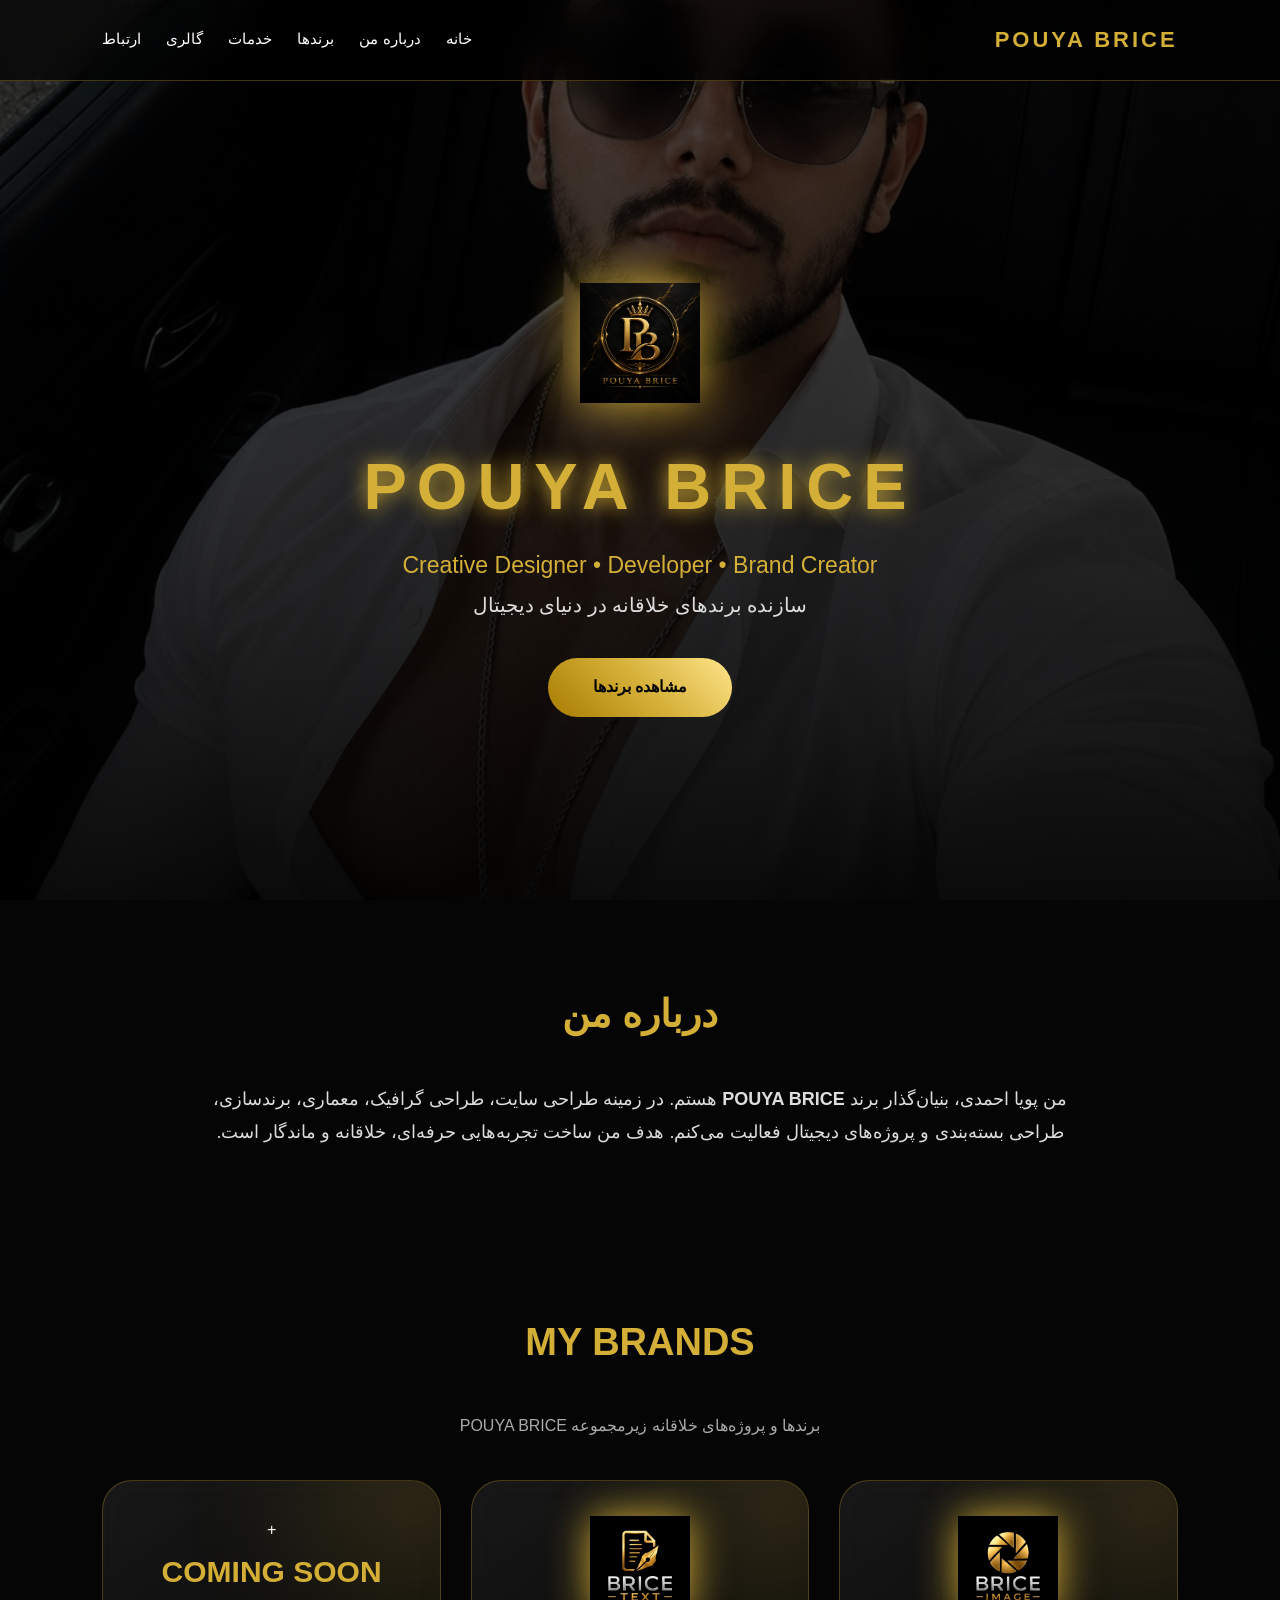
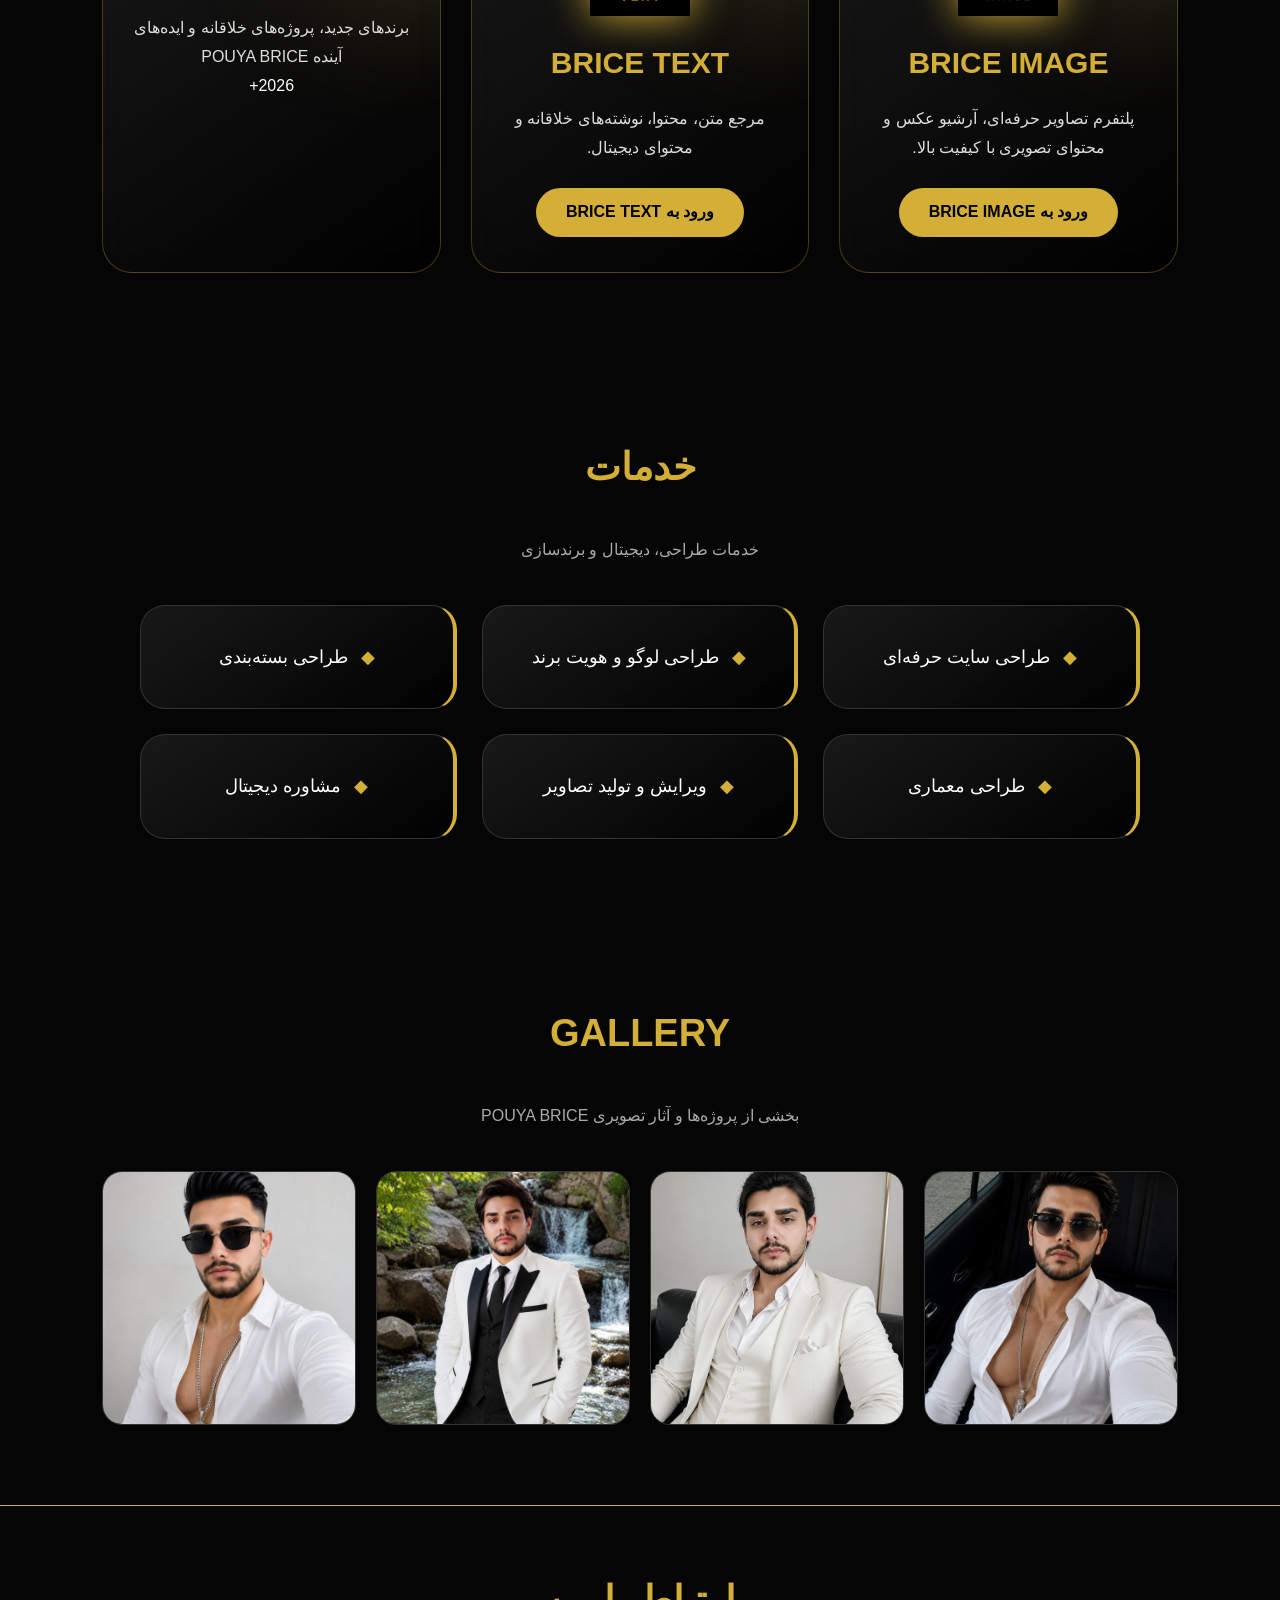
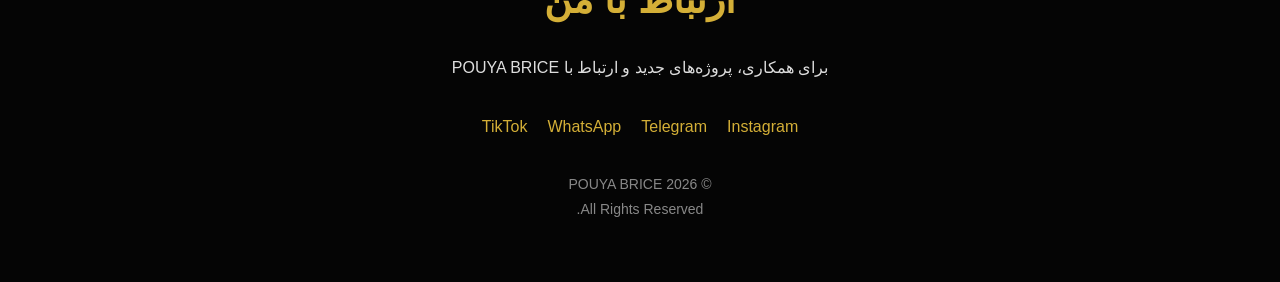
==== index.html @ 574ed194 "Update brand logo image source in index.html" ====
<!DOCTYPE html>
<html lang="fa" dir="rtl">

<head>

    <meta charset="UTF-8">

    <meta name="viewport"
          content="width=device-width, initial-scale=1.0">

    <title>POUYA BRICE | پویا بریس</title>

    <meta name="description"
          content="وب سایت رسمی Pouya Brice؛ طراحی، برندسازی، پروژه‌های دیجیتال و برندهای خلاقانه.">

    <meta name="keywords"
          content="Pouya Brice, پویا بریس, پویا احمدی, طراحی سایت, برندینگ, Brice Image, Brice Text">

    <meta name="author"
          content="Pouya Brice">

    <link rel="stylesheet" href="style.css">

</head>


<body>


<!-- =========================
     NAVBAR
========================= -->

<nav class="navbar">

    <a href="#home" class="nav-logo">
        POUYA BRICE
    </a>


    <ul class="nav-links">

        <li>
            <a href="#home">خانه</a>
        </li>

        <li>
            <a href="#about">درباره من</a>
        </li>

        <li>
            <a href="#brands">برندها</a>
        </li>

        <li>
            <a href="#services">خدمات</a>
        </li>

        <li>
            <a href="#gallery">گالری</a>
        </li>

        <li>
            <a href="#contact">ارتباط</a>
        </li>

    </ul>

</nav>



<!-- =========================
     HERO
========================= -->

<header class="hero" id="home">


    <img
        src="Image/logo/logo.png"
        class="logo"
        alt="POUYA BRICE Logo"
    >


    <h1>
        POUYA BRICE
    </h1>


    <p class="subtitle">
        Creative Designer • Developer • Brand Creator
    </p>


    <p>
        سازنده برندهای خلاقانه در دنیای دیجیتال
    </p>


    <a href="#brands" class="btn">
        مشاهده برندها
    </a>


</header>



<!-- =========================
     ABOUT
========================= -->

<section class="about" id="about">

    <h2>
        درباره من
    </h2>


    <p>

        من پویا احمدی، بنیان‌گذار برند
        <strong>POUYA BRICE</strong>
        هستم.

        در زمینه طراحی سایت، طراحی گرافیک،
        معماری، برندسازی، طراحی بسته‌بندی
        و پروژه‌های دیجیتال فعالیت می‌کنم.

        هدف من ساخت تجربه‌هایی حرفه‌ای،
        خلاقانه و ماندگار است.

    </p>

</section>



<!-- =========================
     BRANDS
========================= -->

<section id="brands" class="brands">


    <h2>
        MY BRANDS
    </h2>


    <p class="section-desc">
        برندها و پروژه‌های خلاقانه زیرمجموعه POUYA BRICE
    </p>


    <div class="cards">


        <!-- BRICE IMAGE -->

        <div class="card brand-card">


           <img
    src="Image/logo/brice-image.png"
    class="brand-logo"
    alt="BRICE IMAGE Logo"
>


            <h3>
                BRICE IMAGE
            </h3>


            <p>

                پلتفرم تصاویر حرفه‌ای،
                آرشیو عکس و محتوای تصویری
                با کیفیت بالا.

            </p>


            <a href="brice-image/index.html" class="brand-btn">
    ورود به BRICE IMAGE
</a>


        </div>



        <!-- BRICE TEXT -->

        <div class="card brand-card">


            <img
    src="Image/logo/brice-text.png"
    class="brand-logo"
    alt="BRICE TEXT Logo"
>


            <h3>
                BRICE TEXT
            </h3>


            <p>

                مرجع متن، محتوا،
                نوشته‌های خلاقانه و
                محتوای دیجیتال.

            </p>


            <a href="brice-text/index.html" class="brand-btn">
    ورود به BRICE TEXT
</a>


        </div>



        <!-- COMING SOON -->

        <div class="card brand-card coming">


            <div class="coming-icon">
                +
            </div>


            <h3>
                COMING SOON
            </h3>


            <p>

                برندهای جدید،
                پروژه‌های خلاقانه و
                ایده‌های آینده
                POUYA BRICE

            </p>


            <span class="coming-year">
                2026+
            </span>


        </div>


    </div>


</section>



<!-- =========================
     SERVICES
========================= -->

<section class="services" id="services">


    <h2>
        خدمات
    </h2>


    <p class="section-desc">
        خدمات طراحی، دیجیتال و برندسازی
    </p>


    <ul>


        <li>
            <span class="service-icon">◆</span>
            طراحی سایت حرفه‌ای
        </li>


        <li>
            <span class="service-icon">◆</span>
            طراحی لوگو و هویت برند
        </li>


        <li>
            <span class="service-icon">◆</span>
            طراحی بسته‌بندی
        </li>


        <li>
            <span class="service-icon">◆</span>
            طراحی معماری
        </li>


        <li>
            <span class="service-icon">◆</span>
            ویرایش و تولید تصاویر
        </li>


        <li>
            <span class="service-icon">◆</span>
            مشاوره دیجیتال
        </li>


    </ul>


</section>



<!-- =========================
     GALLERY
========================= -->

<section class="gallery" id="gallery">


    <h2>
        GALLERY
    </h2>


    <p class="section-desc">
        بخشی از پروژه‌ها و آثار تصویری POUYA BRICE
    </p>


    <div class="gallery-grid">


        <img
            src="Image/hero.jpg"
            alt="Pouya Brice Creative Design"
            loading="lazy"
        >


        <img
            src="Image/luxury-white.jpg"
            alt="Pouya Brice Luxury Design"
            loading="lazy"
        >


        <img
            src="Image/white-suit.jpg"
            alt="Pouya Brice White Suit"
            loading="lazy"
        >


        <img
            src="Image/portrait-white.jpg"
            alt="Pouya Brice Portrait"
            loading="lazy"
        >


    </div>


</section>



<!-- =========================
     CONTACT
========================= -->

<footer id="contact">

    <h2>
        ارتباط با من
    </h2>


    <p class="footer-text">
        برای همکاری، پروژه‌های جدید و ارتباط با POUYA BRICE
    </p>


    <div class="social-links">


        <a
            href="https://instagram.com/pouya_brice"
            target="_blank"
            rel="noopener noreferrer"
        >
            Instagram
        </a>


        <a
            href="https://t.me/pouya_brice"
            target="_blank"
            rel="noopener noreferrer"
        >
            Telegram
        </a>


        <a
            href="https://wa.me/989214999399"
            target="_blank"
            rel="noopener noreferrer"
        >
            WhatsApp
        </a>


        <a
            href="https://www.tiktok.com/@pouya_brice"
            target="_blank"
            rel="noopener noreferrer"
        >
            TikTok
        </a>


    </div>


    <p class="copyright">
        © 2026 POUYA BRICE
        <br>
        All Rights Reserved.
    </p>


</footer>



<script src="main.js"></script>


</body>

</html>
---- style.css ----
/* =========================
   RESET
========================= */

*{
    margin:0;
    padding:0;
    box-sizing:border-box;
}

html{
    scroll-behavior:smooth;
    overflow-x:hidden;
}

body{
    background:#050505;
    color:white;
    font-family:Arial,sans-serif;
    line-height:1.8;
    overflow-x:hidden;
}

img{
    max-width:100%;
    height:auto;
    display:block;
}



/* =========================
   NAVBAR
========================= */

.navbar{

    width:100%;

    padding:20px 8%;

    display:flex;

    justify-content:space-between;

    align-items:center;

    background:rgba(0,0,0,.7);

    backdrop-filter:blur(15px);

    position:fixed;

    top:0;

    right:0;

    z-index:1000;

    border-bottom:1px solid rgba(212,175,55,.3);

}


.nav-logo{

    color:#d4af37;

    text-decoration:none;

    font-size:22px;

    font-weight:bold;

    letter-spacing:3px;

}



.nav-links{

    display:flex;

    gap:25px;

    list-style:none;

    align-items:center;

}



.nav-links li{

    background:none!important;

    border:0!important;

    padding:0!important;

}



.nav-links a{

    color:white;

    text-decoration:none;

    font-size:15px;

    transition:.3s;

}



.nav-links a:hover{

    color:#d4af37;

}



/* =========================
   HERO
========================= */

.hero{

    min-height:100vh;

    width:100%;

    display:flex;

    flex-direction:column;

    justify-content:center;

    align-items:center;

    text-align:center;

    padding:150px 20px 50px;


    background:

    linear-gradient(
    rgba(0,0,0,.65),
    rgba(0,0,0,.95)
    ),

    url("Image/hero.jpg");


    background-size:cover;

    background-position:center;

}



.logo{

    width:120px;

    margin-bottom:25px;

    filter:drop-shadow(0 0 25px #d4af37);

    animation:floating 3s infinite alternate;

}



@keyframes floating{

    from{

        transform:translateY(0);

    }


    to{

        transform:translateY(-10px);

    }

}



.hero h1{

    font-size:65px;

    letter-spacing:10px;

    color:#d4af37;

    text-shadow:0 0 20px #d4af37;

}



.hero p{

    color:#ddd;

    font-size:20px;

}



.subtitle{

    color:#d4af37!important;

    font-size:23px!important;

}


/* =========================
   BUTTON
========================= */

.btn{

    margin-top:35px;

    padding:15px 45px;

    border-radius:50px;

    display:inline-block;

    text-decoration:none;

    color:#000;

    font-weight:bold;

    background:

    linear-gradient(
    45deg,
    #a77b00,
    #d4af37,
    #ffe58a
    );

    transition:.4s;

}



.btn:hover{

    transform:scale(1.08);

    box-shadow:0 0 40px #d4af37;

}




/* =========================
   SECTIONS
========================= */


section{

    width:100%;

    padding:80px 8%;

}



h2{

    text-align:center;

    color:#d4af37;

    font-size:38px;

    margin-bottom:35px;

}



.section-desc{

    text-align:center;

    color:#aaa;

    margin-bottom:40px;

}





/* =========================
   ABOUT
========================= */


.about p{

    max-width:900px;

    margin:auto;

    text-align:center;

    color:#ddd;

    font-size:18px;

}





/* =========================
   BRAND CARDS
========================= */


.cards{

    width:100%;

    display:grid;

    grid-template-columns:repeat(auto-fit,minmax(280px,1fr));

    gap:30px;

}




.card{

    position:relative;

    overflow:hidden;

    text-align:center;

    padding:35px 25px;

    border-radius:30px;


    background:

    linear-gradient(
    145deg,
    rgba(255,255,255,.08),
    rgba(0,0,0,.85)
    );


    border:1px solid rgba(212,175,55,.3);

    backdrop-filter:blur(15px);

    transition:.5s;

}




.card::before{

    content:"";

    position:absolute;

    width:150px;

    height:150px;

    background:#d4af37;

    filter:blur(80px);

    top:-50px;

    right:-50px;

    opacity:.3;

}




.card:hover{

    transform:translateY(-15px);

    border-color:#d4af37;

    box-shadow:0 0 40px rgba(212,175,55,.5);

}



.brand-logo{

    width:100px;

    height:100px;

    object-fit:contain;

    margin:0 auto 20px;

    filter:drop-shadow(0 0 20px #d4af37);

}



.card h3{

    color:#d4af37;

    font-size:30px;

    margin-bottom:15px;

}



.card p{

    color:#ddd;

}



.card a{

    display:inline-block;

    margin-top:25px;

    padding:10px 30px;

    border-radius:50px;

    background:#d4af37;

    color:#000;

    font-weight:bold;

    text-decoration:none;

    transition:.3s;

}



.card a:hover{

    transform:scale(1.08);

    box-shadow:0 0 25px #d4af37;

}


/* =========================
   SERVICES
========================= */


.services ul{

    width:100%;

    max-width:1000px;

    margin:auto;

    display:grid;

    grid-template-columns:repeat(3,1fr);

    gap:25px;

}



.services li{

    list-style:none;

    padding:35px 20px;

    text-align:center;

    font-size:18px;

    border-radius:25px;


    background:

    linear-gradient(
    145deg,
    rgba(255,255,255,.08),
    rgba(0,0,0,.8)
    );


    border:1px solid #333;

    border-right:4px solid #d4af37;

    transition:.4s;

}



.services li:hover{

    transform:translateY(-10px);

    border-color:#d4af37;

    box-shadow:0 0 30px #d4af37;

}



.service-icon{

    color:#d4af37;

    margin-left:8px;

}



/* =========================
   GALLERY
========================= */


.gallery-grid{

    width:100%;

    display:grid;

    grid-template-columns:repeat(4,1fr);

    gap:20px;

}



.gallery img{

    width:100%;

    aspect-ratio:1/1;

    object-fit:cover;

    border-radius:20px;

    border:1px solid #333;

    transition:.4s;

}



.gallery img:hover{

    transform:scale(1.05);

    border-color:#d4af37;

    box-shadow:0 0 25px #d4af37;

}



/* =========================
   FOOTER
========================= */


footer{

    width:100%;

    text-align:center;

    padding:60px 20px;

    border-top:1px solid #d4af37;

}



.footer-logo{

    width:180px;

    max-width:100%;

    height:auto;

    margin:0 auto 25px;

    filter:drop-shadow(0 0 25px #d4af37);

}



footer h2{

    margin-bottom:20px;

}



.footer-text{

    color:#ddd;

}



.social-links{

    display:flex;

    justify-content:center;

    flex-wrap:wrap;

    gap:20px;

    margin:30px 0;

}



.social-links a{

    color:#d4af37;

    text-decoration:none;

    transition:.3s;

}



.social-links a:hover{

    text-shadow:0 0 15px #d4af37;

}



.copyright{

    color:#888;

    font-size:14px;

}



/* =========================
   MOBILE & TABLET
========================= */


@media(max-width:900px){


    .navbar{

        padding:15px 20px;

        flex-direction:column;

        gap:15px;

    }



    .nav-links{

        width:100%;

        justify-content:center;

        gap:15px;

        overflow-x:auto;

        white-space:nowrap;

        padding-bottom:5px;

    }



    .hero h1{

        font-size:45px;

        letter-spacing:5px;

    }



    .hero p{

        font-size:17px;

    }



    .services ul{

        grid-template-columns:repeat(2,1fr);

    }



    .gallery-grid{

        grid-template-columns:repeat(2,1fr);

    }


}




@media(max-width:600px){


    .nav-logo{

        font-size:18px;

    }



    .nav-links a{

        font-size:12px;

    }



    .hero{

        padding-top:160px;

    }



    .logo{

        width:100px;

    }



    .hero h1{

        font-size:32px;

        letter-spacing:3px;

    }



    .subtitle{

        font-size:16px!important;

    }



    section{

        padding:50px 20px;

    }



    h2{

        font-size:30px;

    }



    .cards{

        grid-template-columns:1fr;

    }



    .services ul{

        grid-template-columns:1fr;

    }



    .gallery-grid{

        grid-template-columns:repeat(2,1fr);

        gap:12px;

    }



    .card{

        padding:30px 20px;

    }


}



/* =========================
   FINAL OVERFLOW FIX
========================= */


html,
body{

    max-width:100%;

    overflow-x:hidden;

}



*{

    max-width:100%;

}



a,
img,
section,
header,
footer,
nav{

    overflow-wrap:break-word;

}
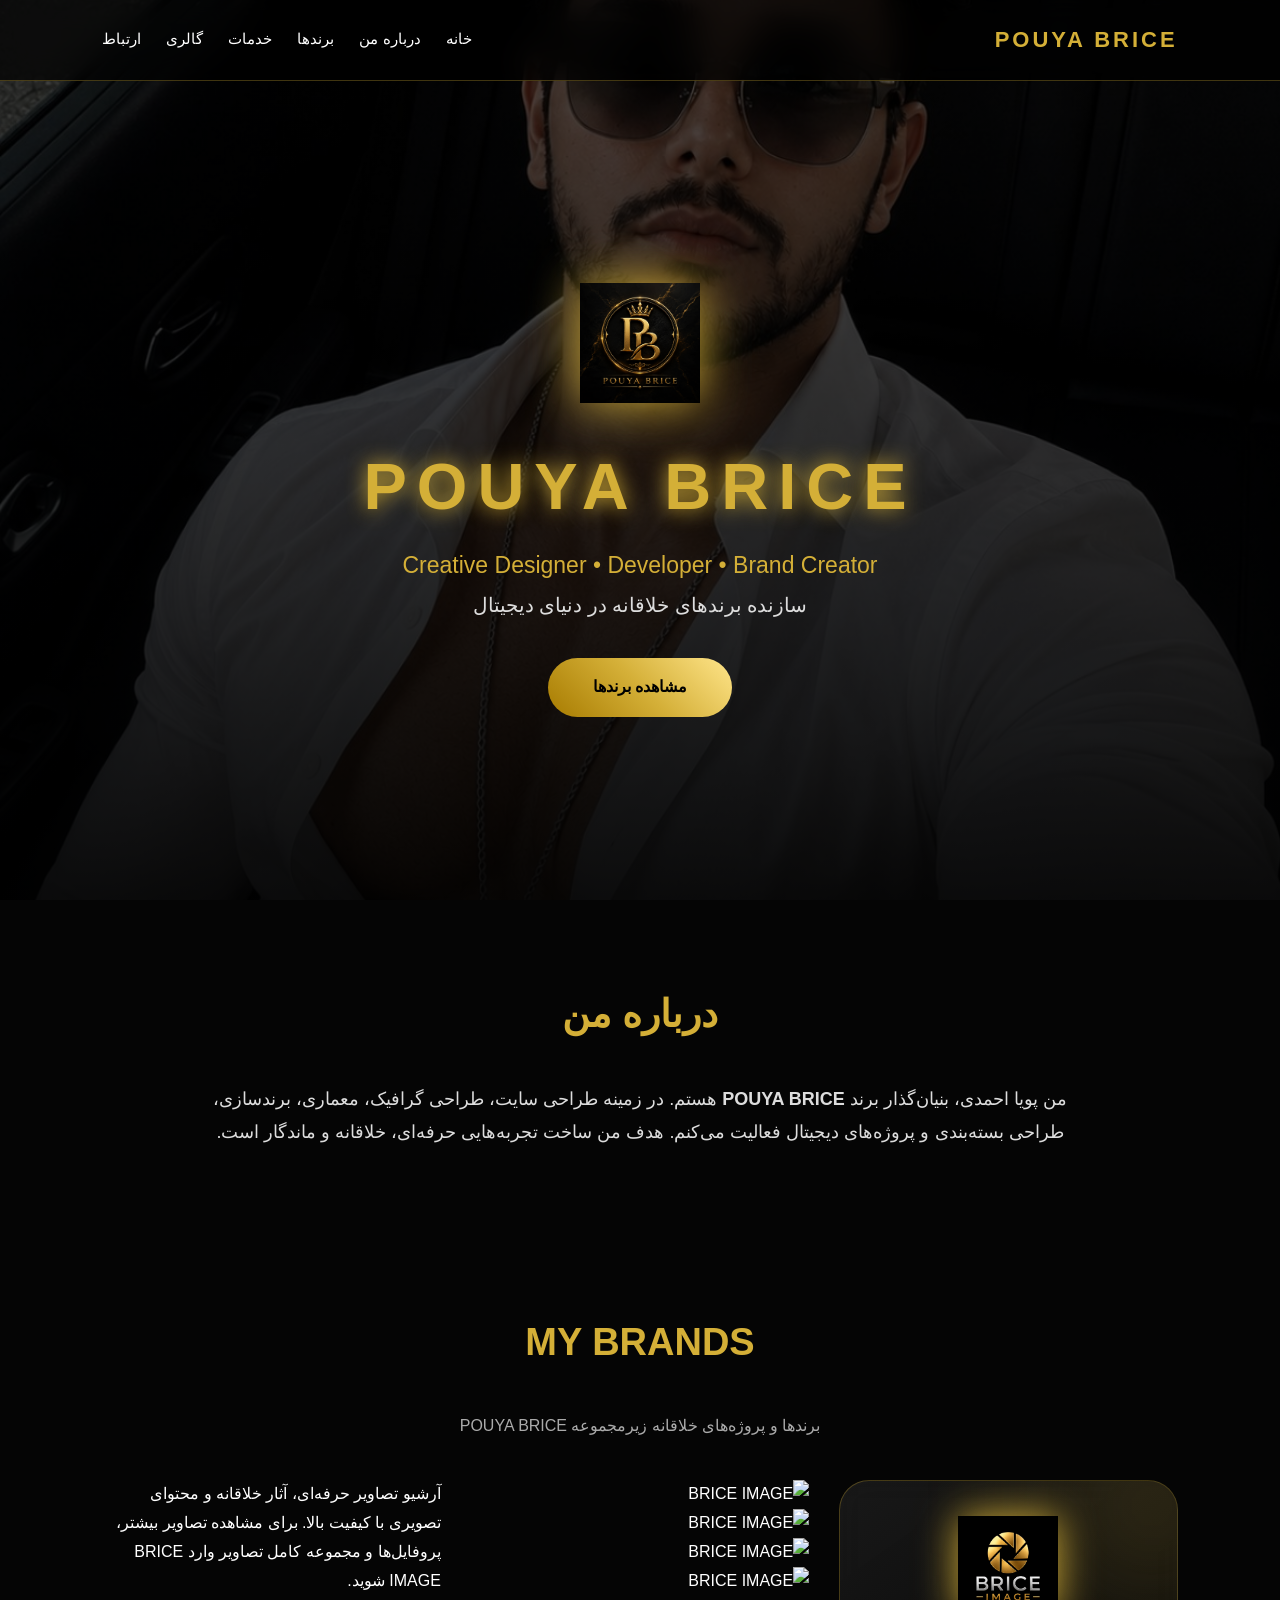
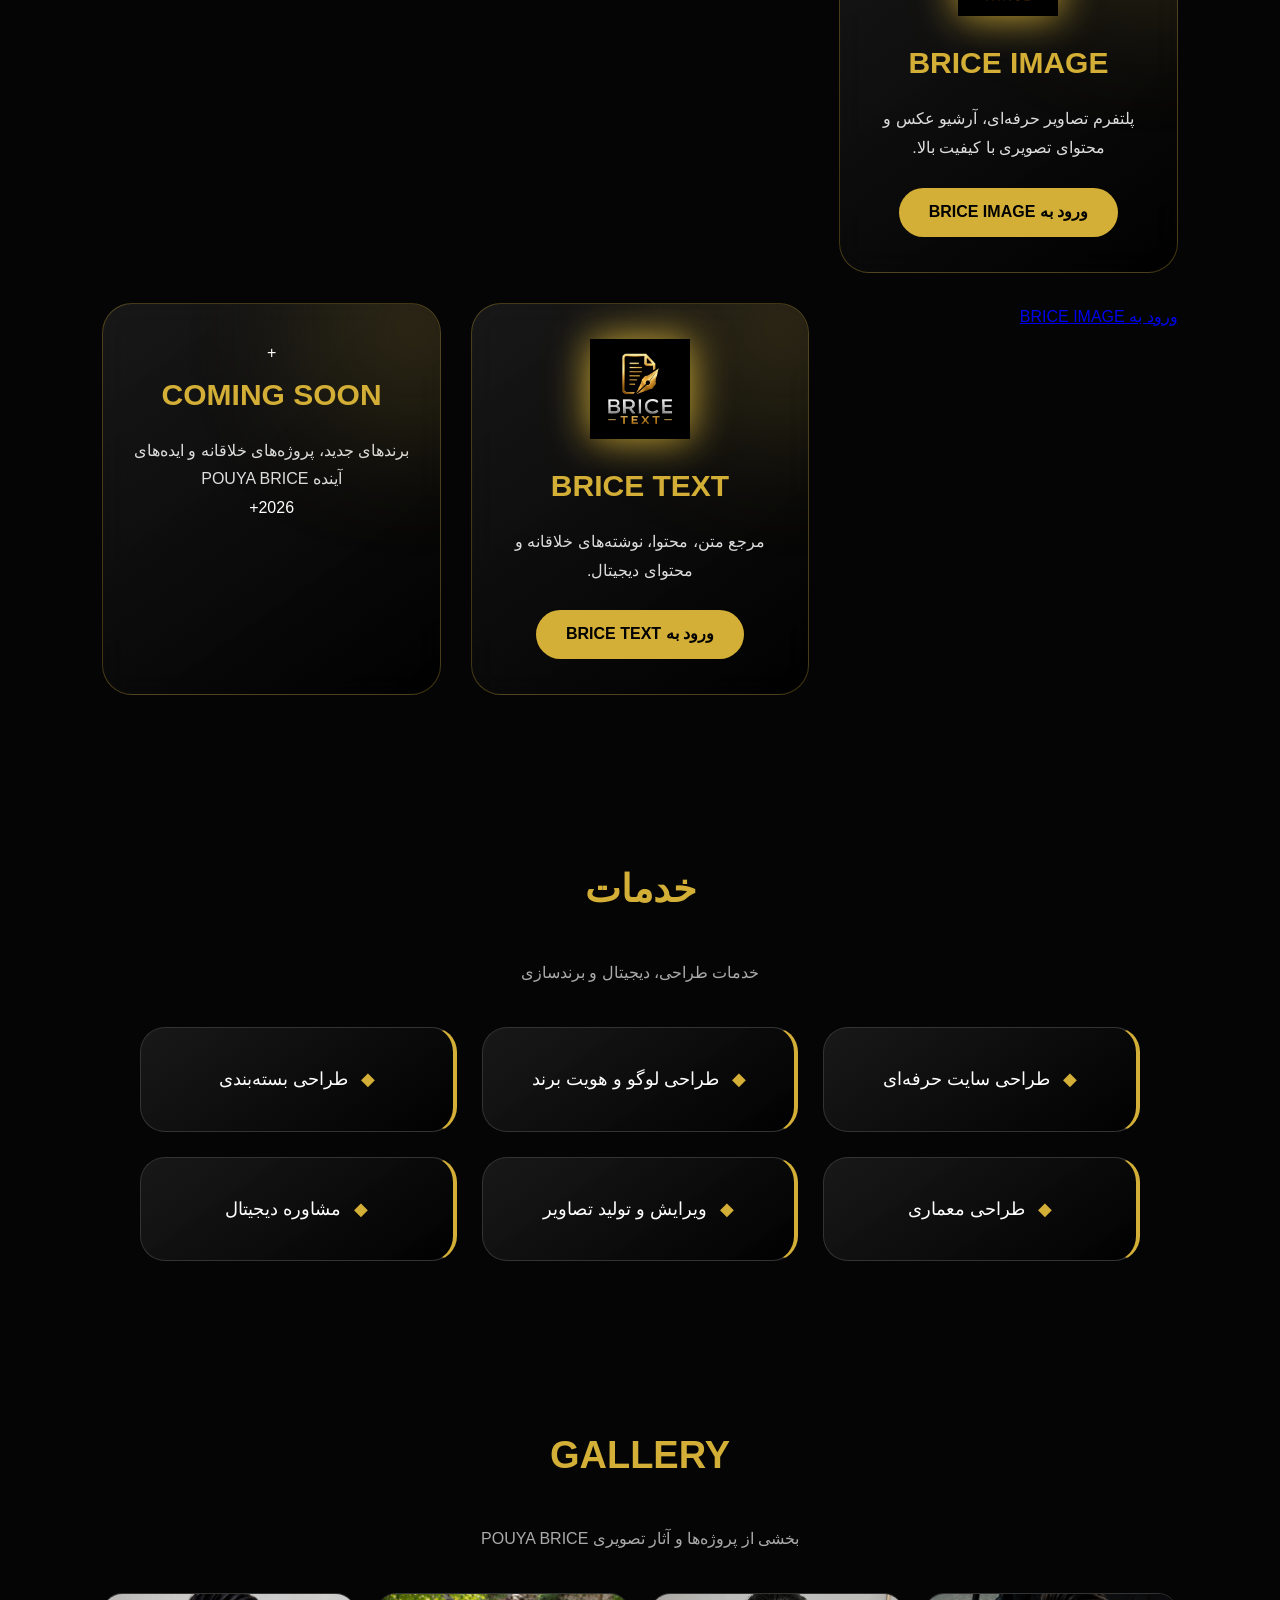
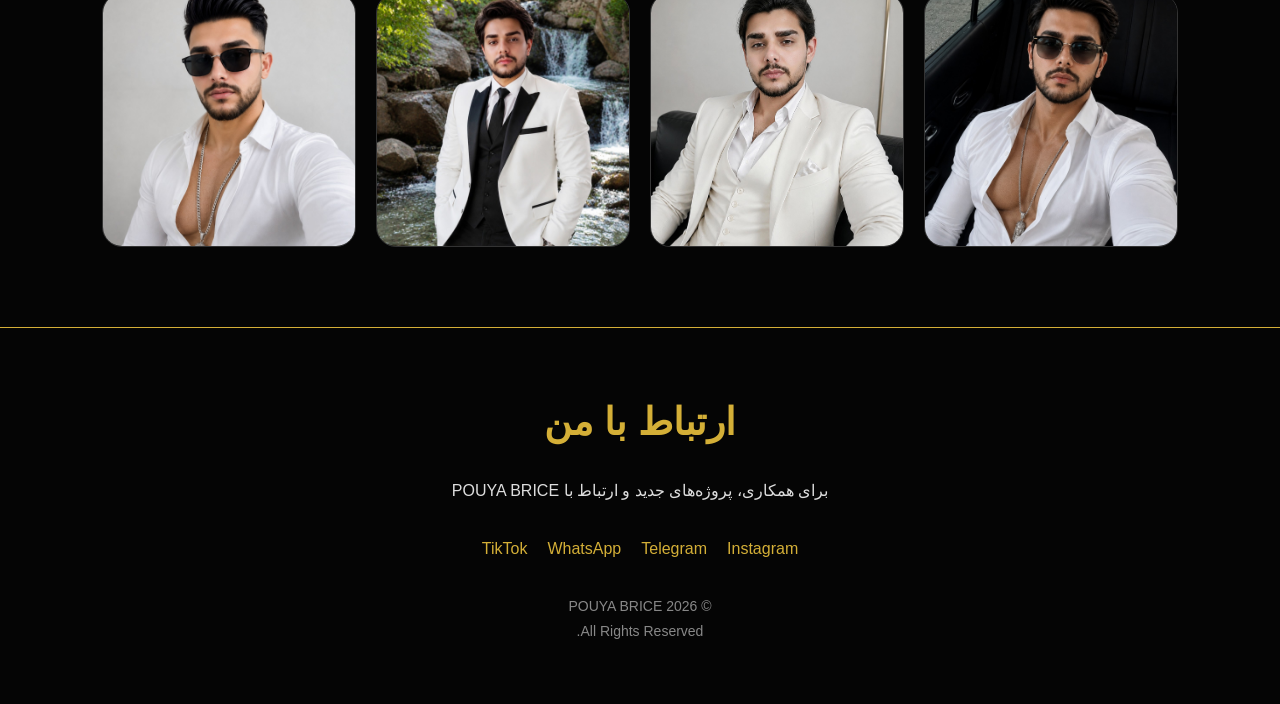
==== commit 565b8ec8: "Add preview gallery and brand description in Persian Added a preview gallery with images and a brand" ====
--- a/index.html
+++ b/index.html
@@ -191,7 +191,36 @@
 
         </div>
 
-
+<div class="preview-gallery">
+
+    <img src="Image/preview/image1.jpg" alt="BRICE IMAGE">
+
+    <img src="Image/preview/image2.jpg" alt="BRICE IMAGE">
+
+    <img src="Image/preview/image3.jpg" alt="BRICE IMAGE">
+
+    <img src="Image/preview/image4.jpg" alt="BRICE IMAGE">
+
+</div>
+
+
+<p class="brand-desc">
+
+آرشیو تصاویر حرفه‌ای، آثار خلاقانه
+و محتوای تصویری با کیفیت بالا.
+
+برای مشاهده تصاویر بیشتر،
+پروفایل‌ها و مجموعه کامل تصاویر
+وارد BRICE IMAGE شوید.
+
+</p>
+
+
+<a href="brice-image/index.html" class="brand-btn">
+
+ورود به BRICE IMAGE
+
+</a>
 
         <!-- BRICE TEXT -->
 
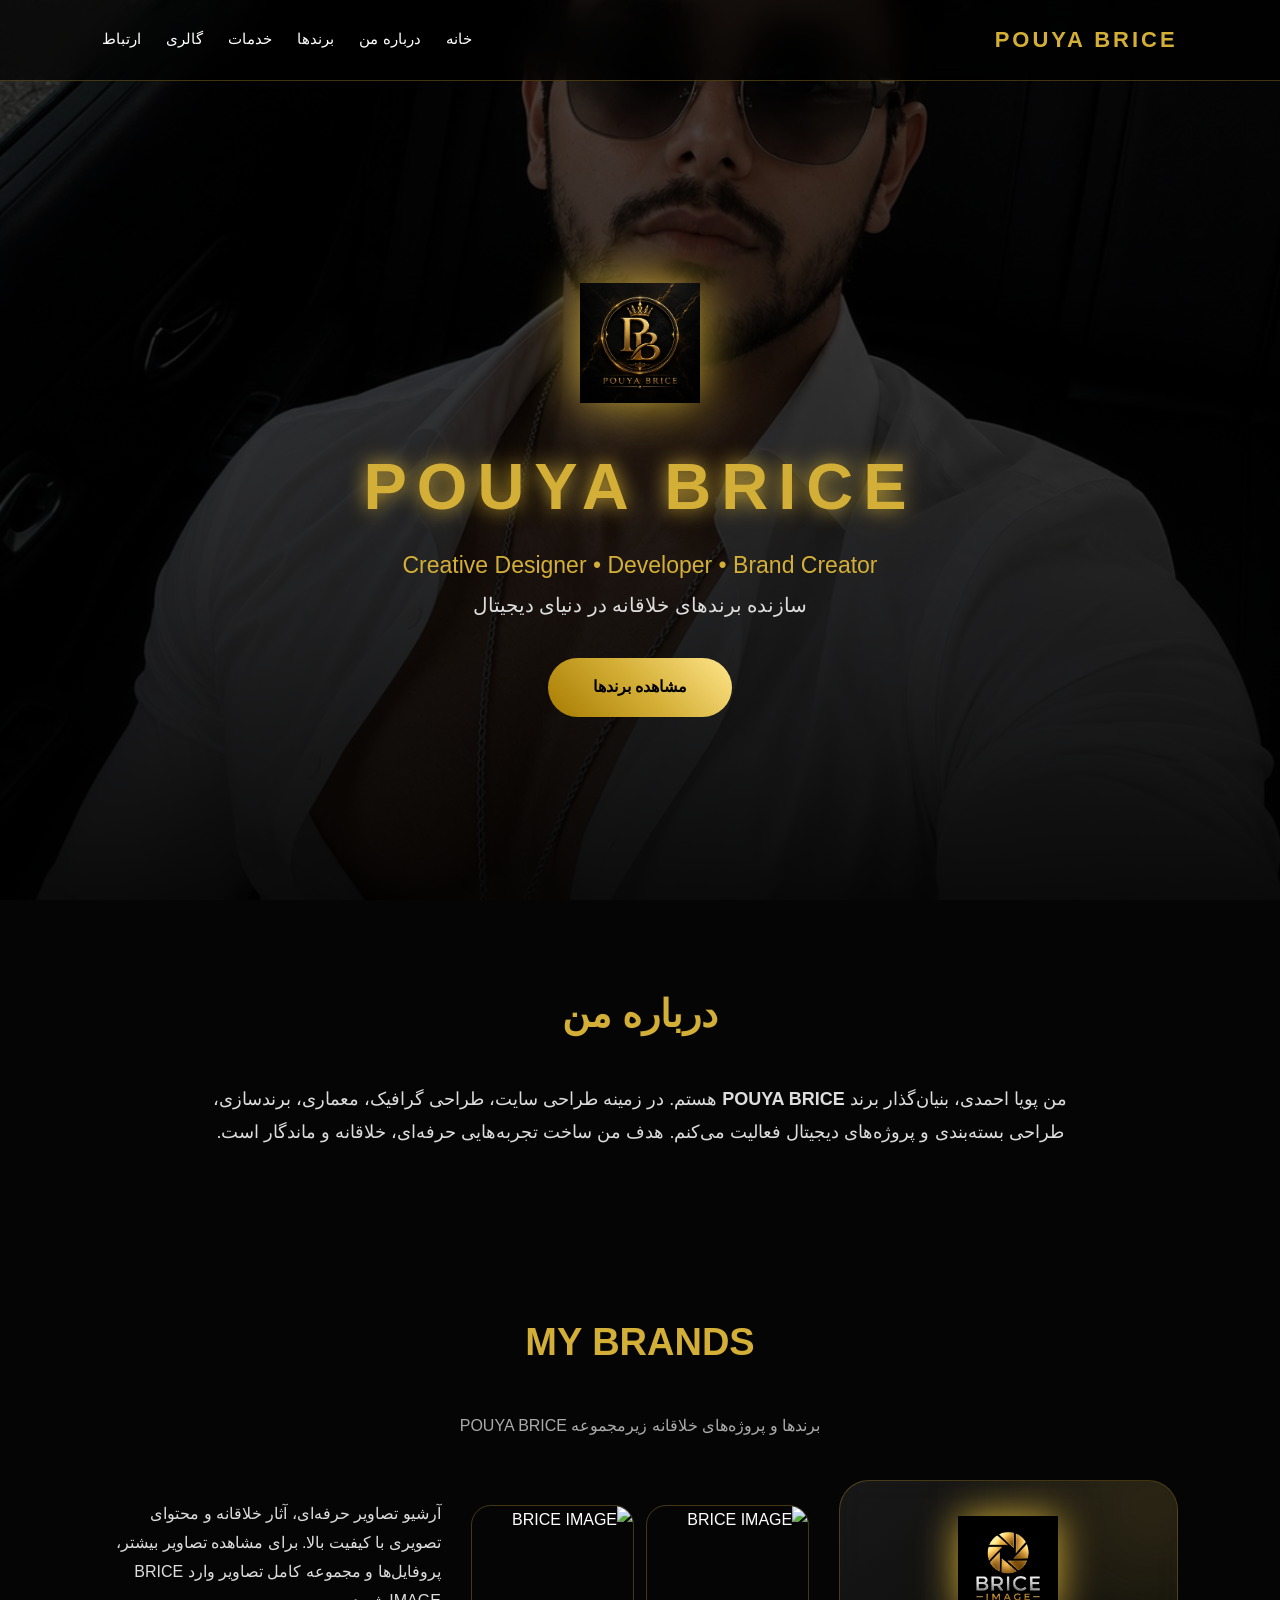
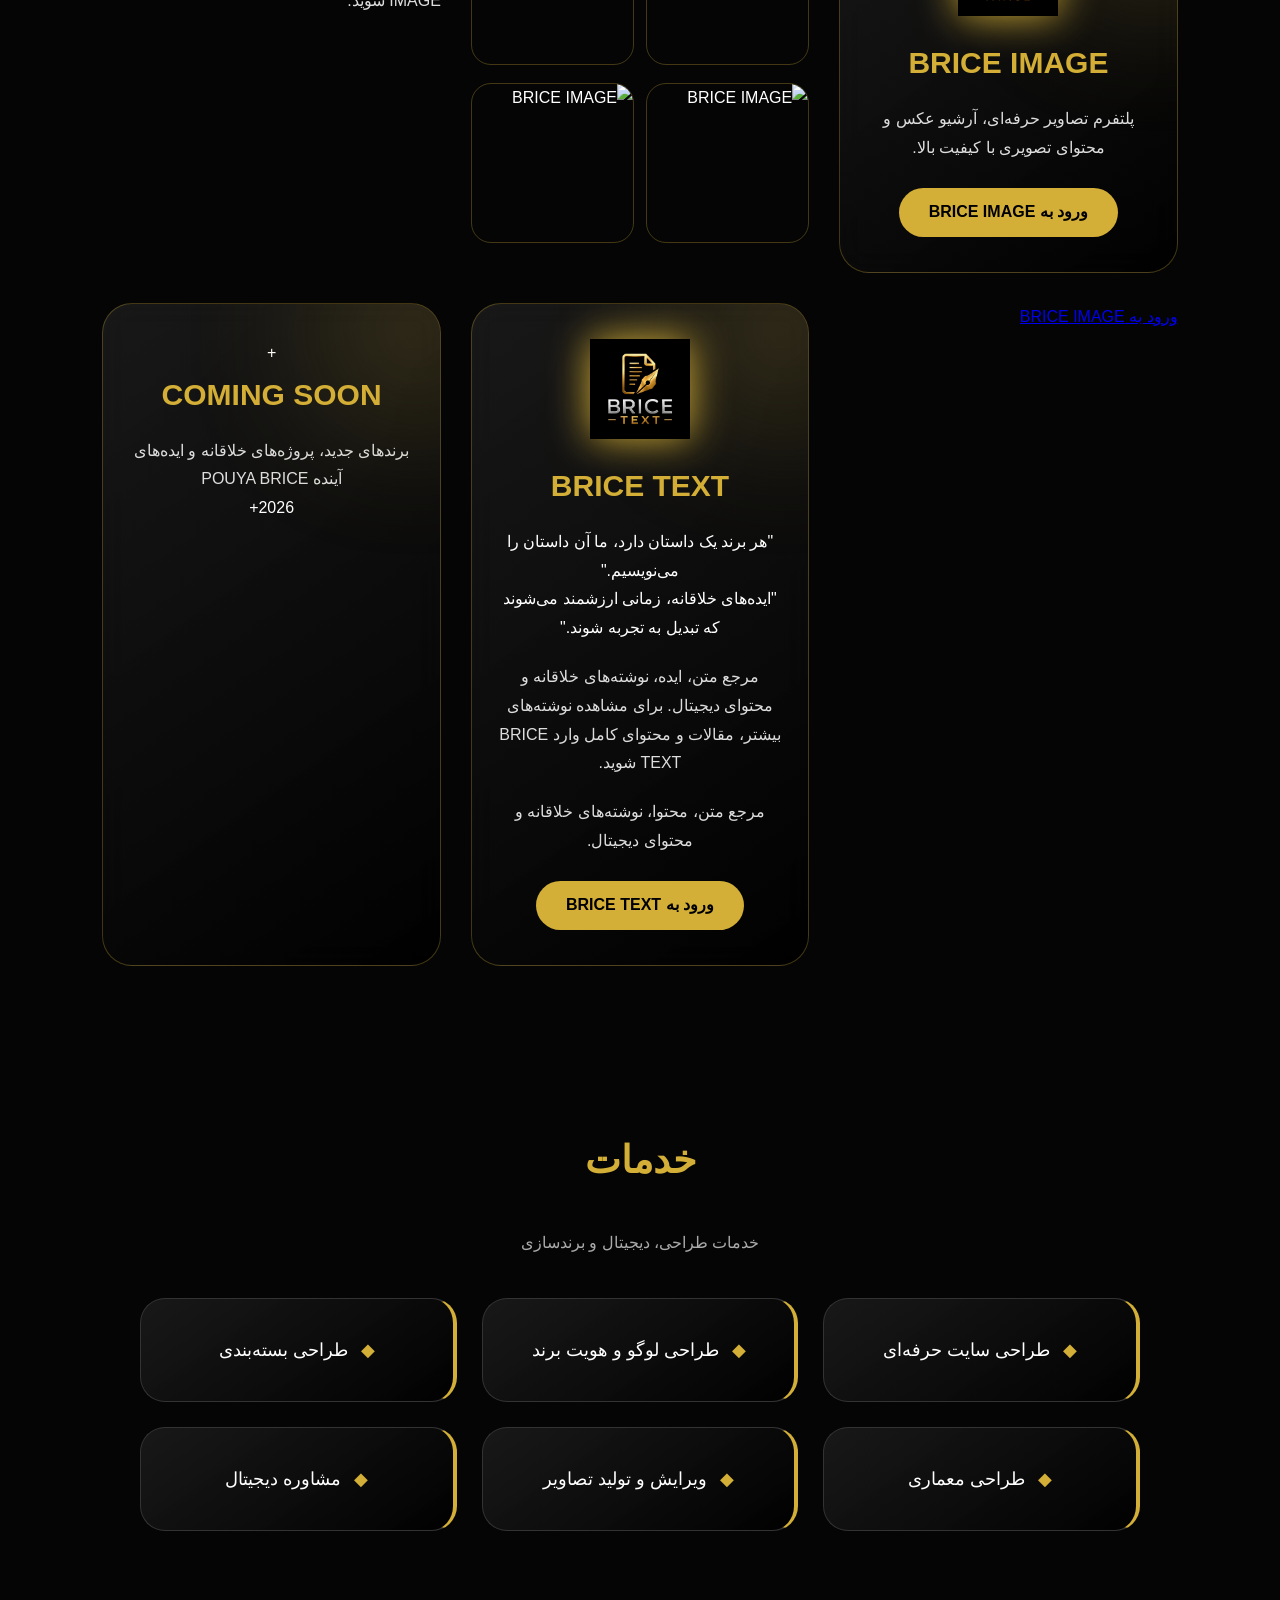
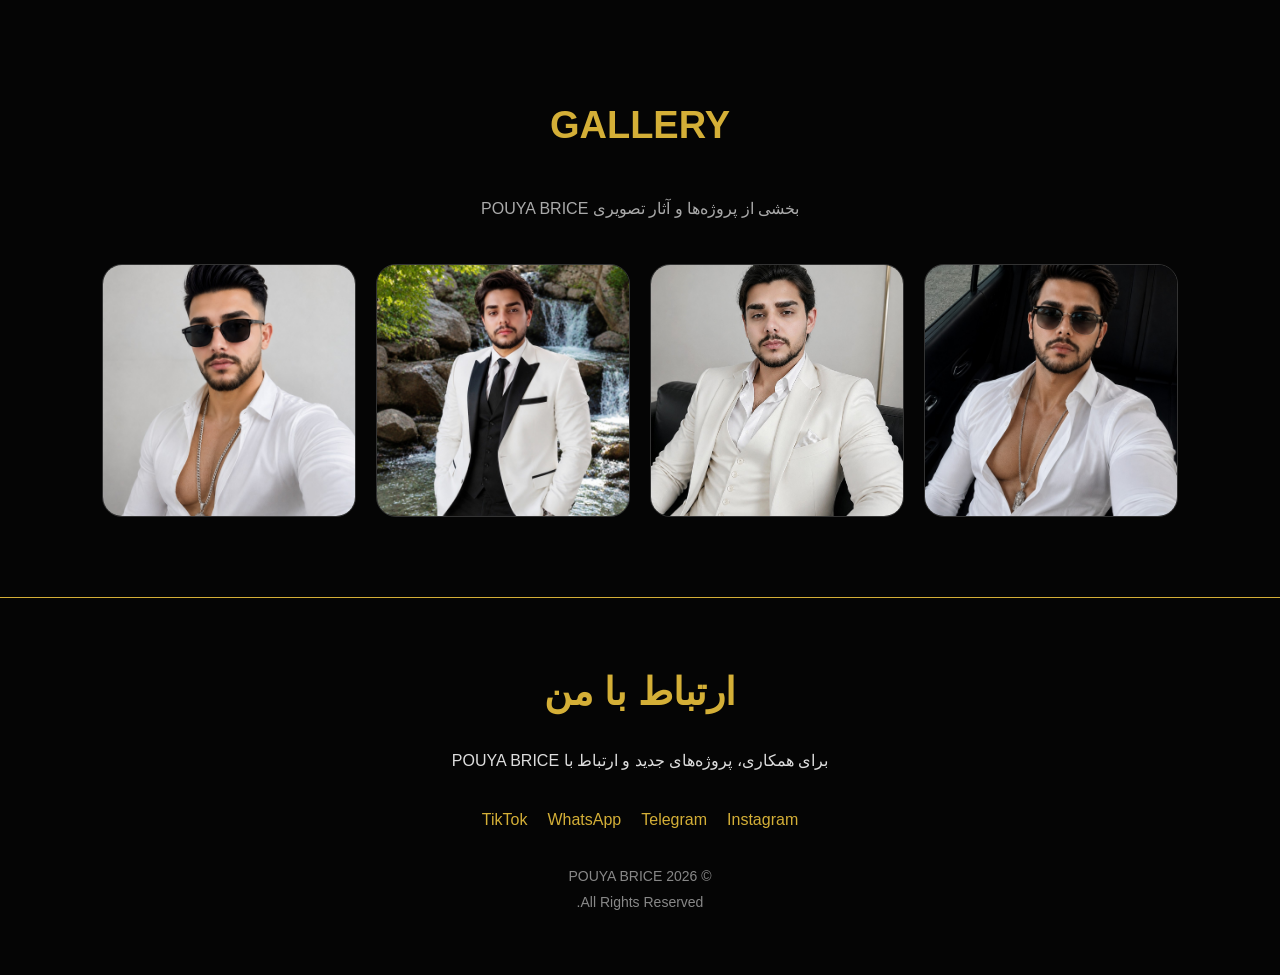
==== commit 875dbb7f: "Add text preview and brand description sections Added text previews and brand description in Persian" ====
--- a/index.html
+++ b/index.html
@@ -238,7 +238,38 @@
                 BRICE TEXT
             </h3>
 
-
+<div class="text-preview">
+
+    <div class="text-box">
+
+        "هر برند یک داستان دارد،
+        ما آن داستان را می‌نویسیم."
+
+    </div>
+
+
+    <div class="text-box">
+
+        "ایده‌های خلاقانه،
+        زمانی ارزشمند می‌شوند که
+        تبدیل به تجربه شوند."
+
+    </div>
+
+
+</div>
+
+
+<p class="brand-desc">
+
+مرجع متن، ایده، نوشته‌های خلاقانه
+و محتوای دیجیتال.
+
+برای مشاهده نوشته‌های بیشتر،
+مقالات و محتوای کامل
+وارد BRICE TEXT شوید.
+
+</p>
             <p>
 
                 مرجع متن، محتوا،
--- a/style.css
+++ b/style.css
@@ -943,3 +943,59 @@
     overflow-wrap:break-word;
 
 }
+
+
+/* BRICE IMAGE PREVIEW */
+
+
+.preview-gallery{
+
+    display:grid;
+
+    grid-template-columns:repeat(2,1fr);
+
+    gap:12px;
+
+    margin:25px 0;
+
+}
+
+
+
+.preview-gallery img{
+
+    width:100%;
+
+    height:160px;
+
+    object-fit:cover;
+
+    border-radius:20px;
+
+    border:1px solid rgba(212,175,55,.3);
+
+    transition:.4s;
+
+}
+
+
+
+.preview-gallery img:hover{
+
+    transform:scale(1.05);
+
+    border-color:#d4af37;
+
+    box-shadow:0 0 25px #d4af37;
+
+}
+
+
+
+.brand-desc{
+
+    color:#ddd;
+
+    margin:20px 0;
+
+}
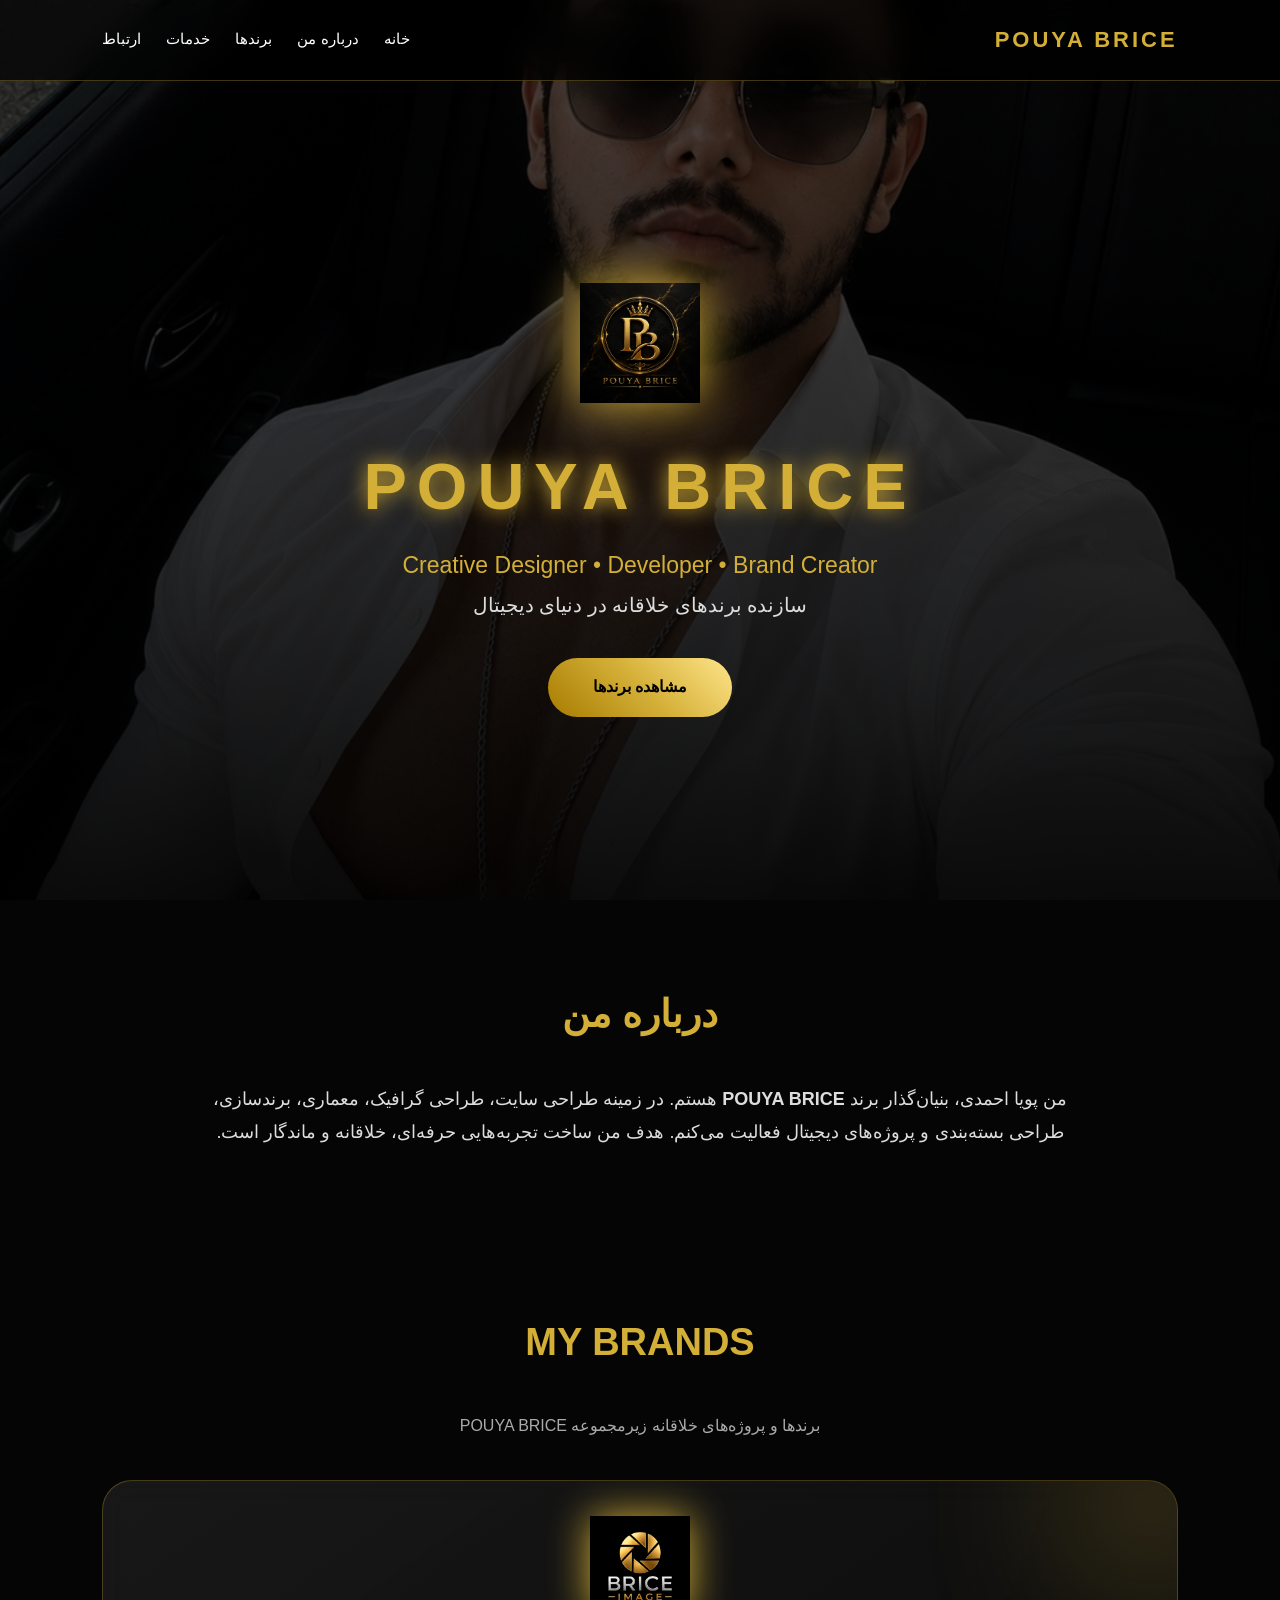
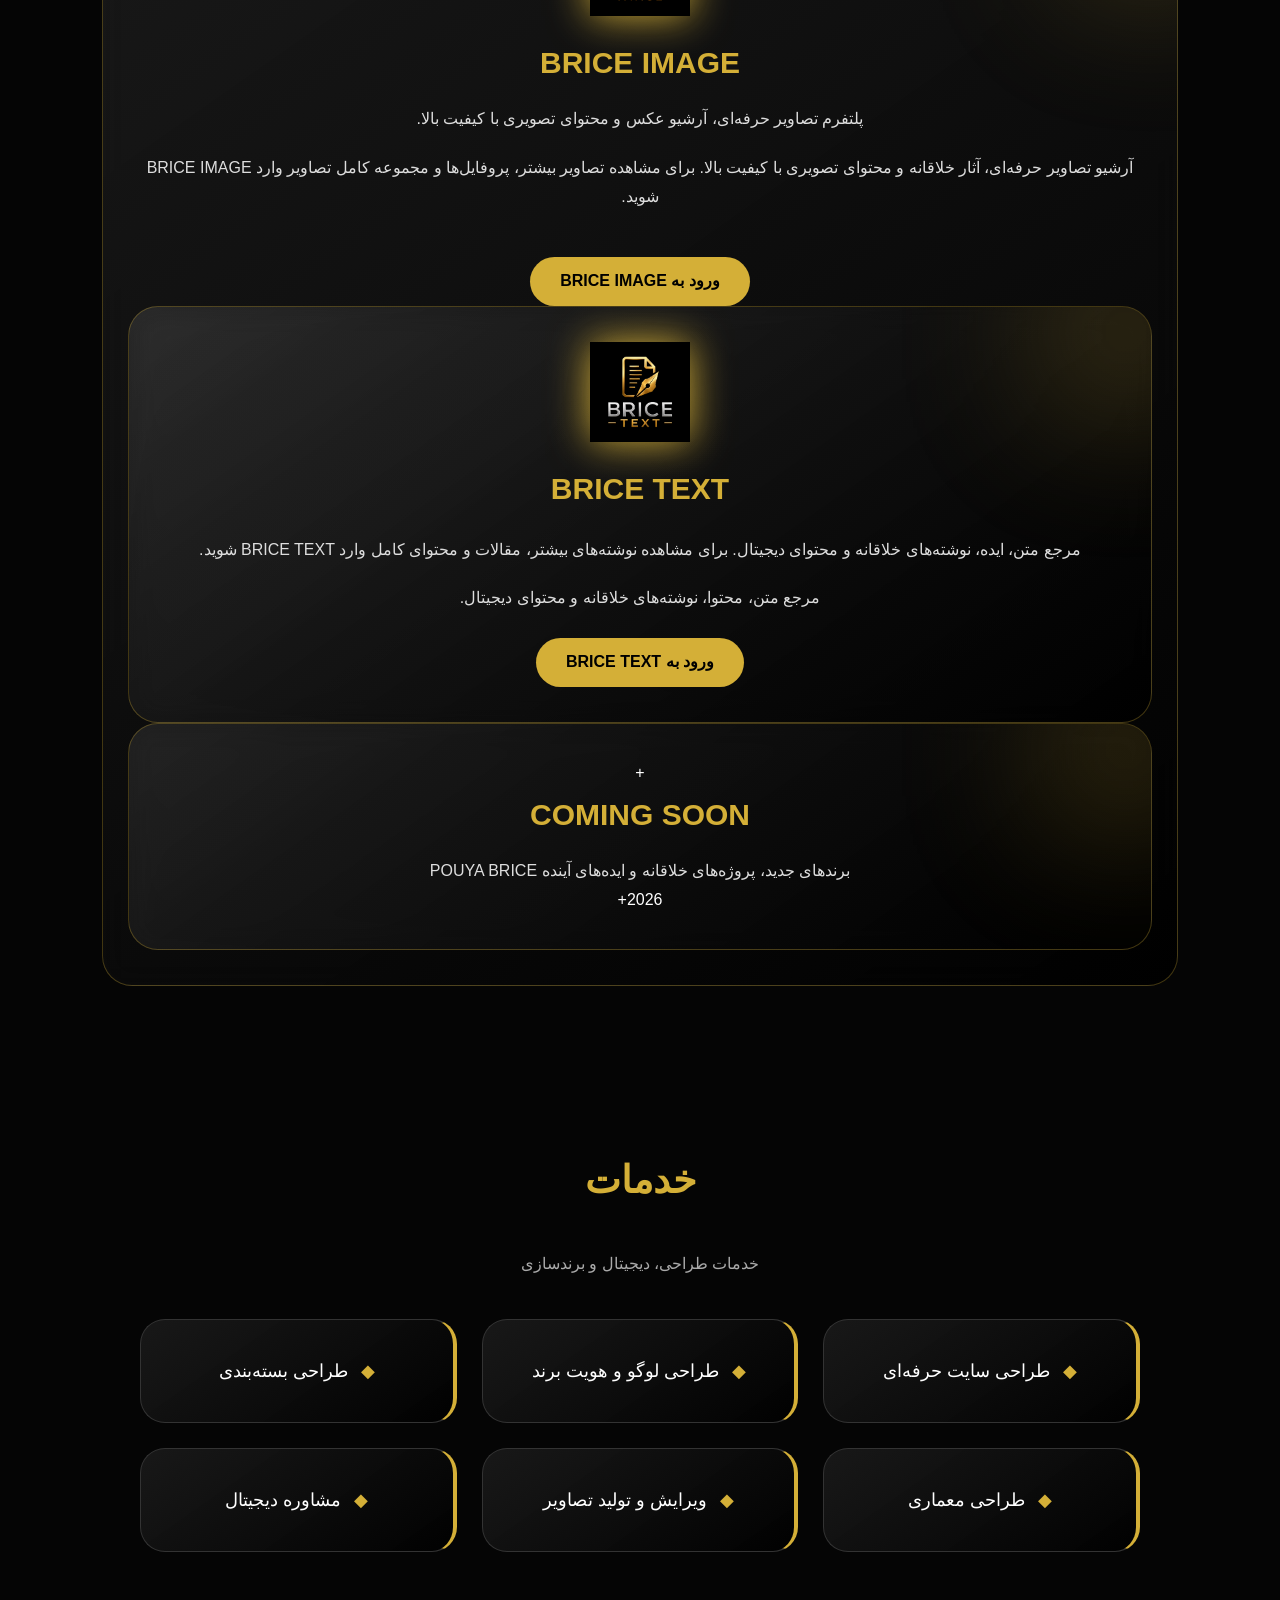
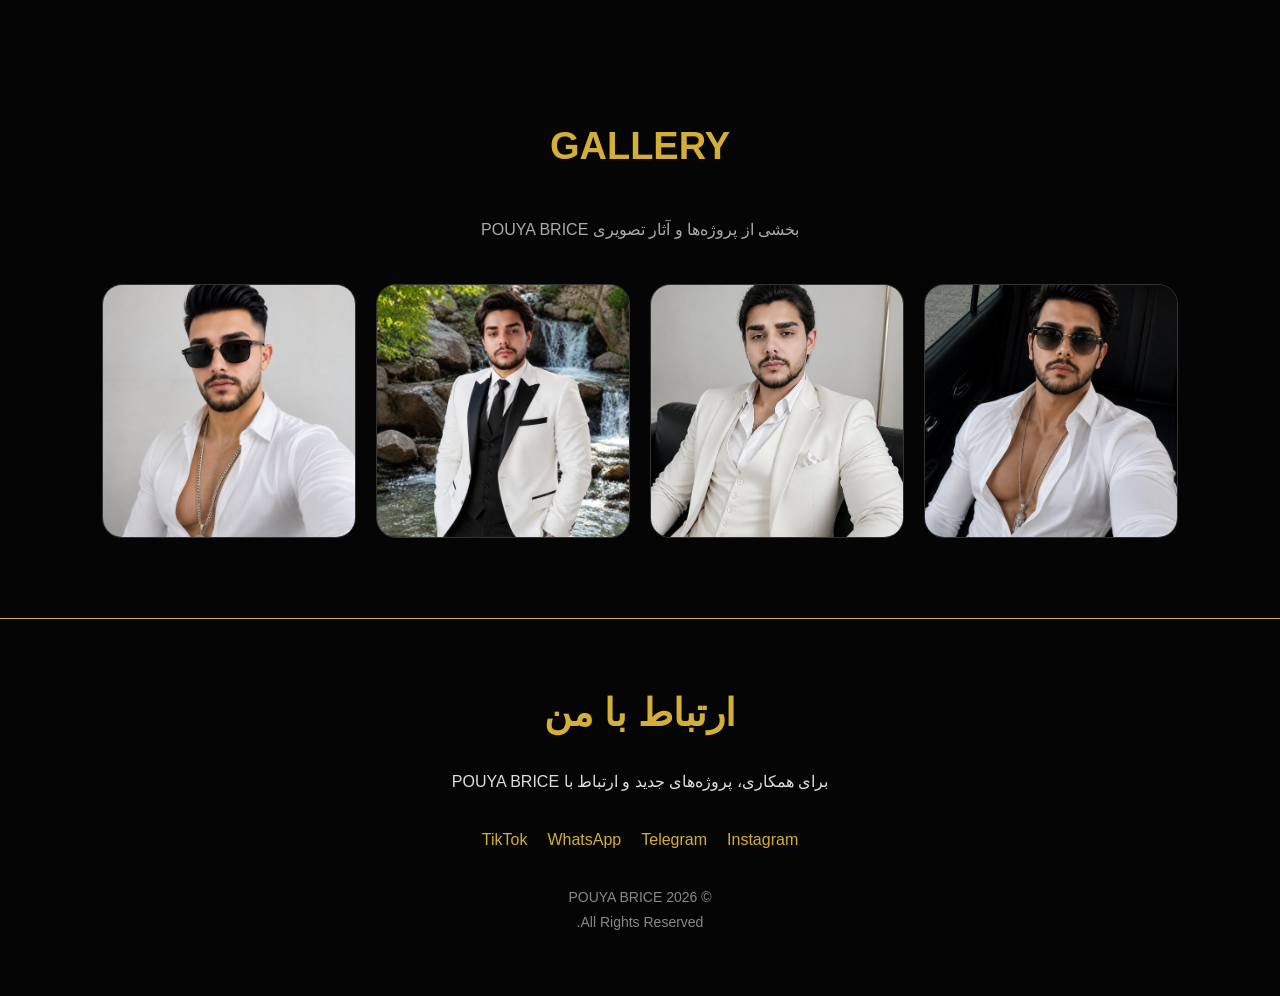
==== commit ee05b389: "Remove gallery link and text previews from index.html Removed gallery link and several text boxes fr" ====
--- a/index.html
+++ b/index.html
@@ -54,10 +54,6 @@
 
         <li>
             <a href="#services">خدمات</a>
-        </li>
-
-        <li>
-            <a href="#gallery">گالری</a>
         </li>
 
         <li>
@@ -184,25 +180,6 @@
             </p>
 
 
-            <a href="brice-image/index.html" class="brand-btn">
-    ورود به BRICE IMAGE
-</a>
-
-
-        </div>
-
-<div class="preview-gallery">
-
-    <img src="Image/preview/image1.jpg" alt="BRICE IMAGE">
-
-    <img src="Image/preview/image2.jpg" alt="BRICE IMAGE">
-
-    <img src="Image/preview/image3.jpg" alt="BRICE IMAGE">
-
-    <img src="Image/preview/image4.jpg" alt="BRICE IMAGE">
-
-</div>
-
 
 <p class="brand-desc">
 
@@ -238,28 +215,6 @@
                 BRICE TEXT
             </h3>
 
-<div class="text-preview">
-
-    <div class="text-box">
-
-        "هر برند یک داستان دارد،
-        ما آن داستان را می‌نویسیم."
-
-    </div>
-
-
-    <div class="text-box">
-
-        "ایده‌های خلاقانه،
-        زمانی ارزشمند می‌شوند که
-        تبدیل به تجربه شوند."
-
-    </div>
-
-
-</div>
-
-
 <p class="brand-desc">
 
 مرجع متن، ایده، نوشته‌های خلاقانه
--- a/style.css
+++ b/style.css
@@ -999,3 +999,75 @@
     margin:20px 0;
 
 }
+
+
+/* BRICE TEXT GLASS */
+
+
+.text-preview{
+
+    display:flex;
+
+    flex-direction:column;
+
+    gap:15px;
+
+    margin:25px 0;
+
+}
+
+
+
+.text-box{
+
+    background:
+    linear-gradient(
+    145deg,
+    rgba(255,255,255,.12),
+    rgba(0,0,0,.5)
+    );
+
+
+    backdrop-filter:blur(15px);
+
+
+    border:1px solid rgba(212,175,55,.35);
+
+
+    border-radius:20px;
+
+
+    padding:20px;
+
+
+    color:#ddd;
+
+
+    font-size:16px;
+
+
+    line-height:2;
+
+
+    box-shadow:
+    0 0 20px rgba(212,175,55,.15);
+
+
+    transition:.4s;
+
+}
+
+
+
+.text-box:hover{
+
+    transform:translateY(-5px);
+
+
+    border-color:#d4af37;
+
+
+    box-shadow:
+    0 0 30px rgba(212,175,55,.4);
+
+}
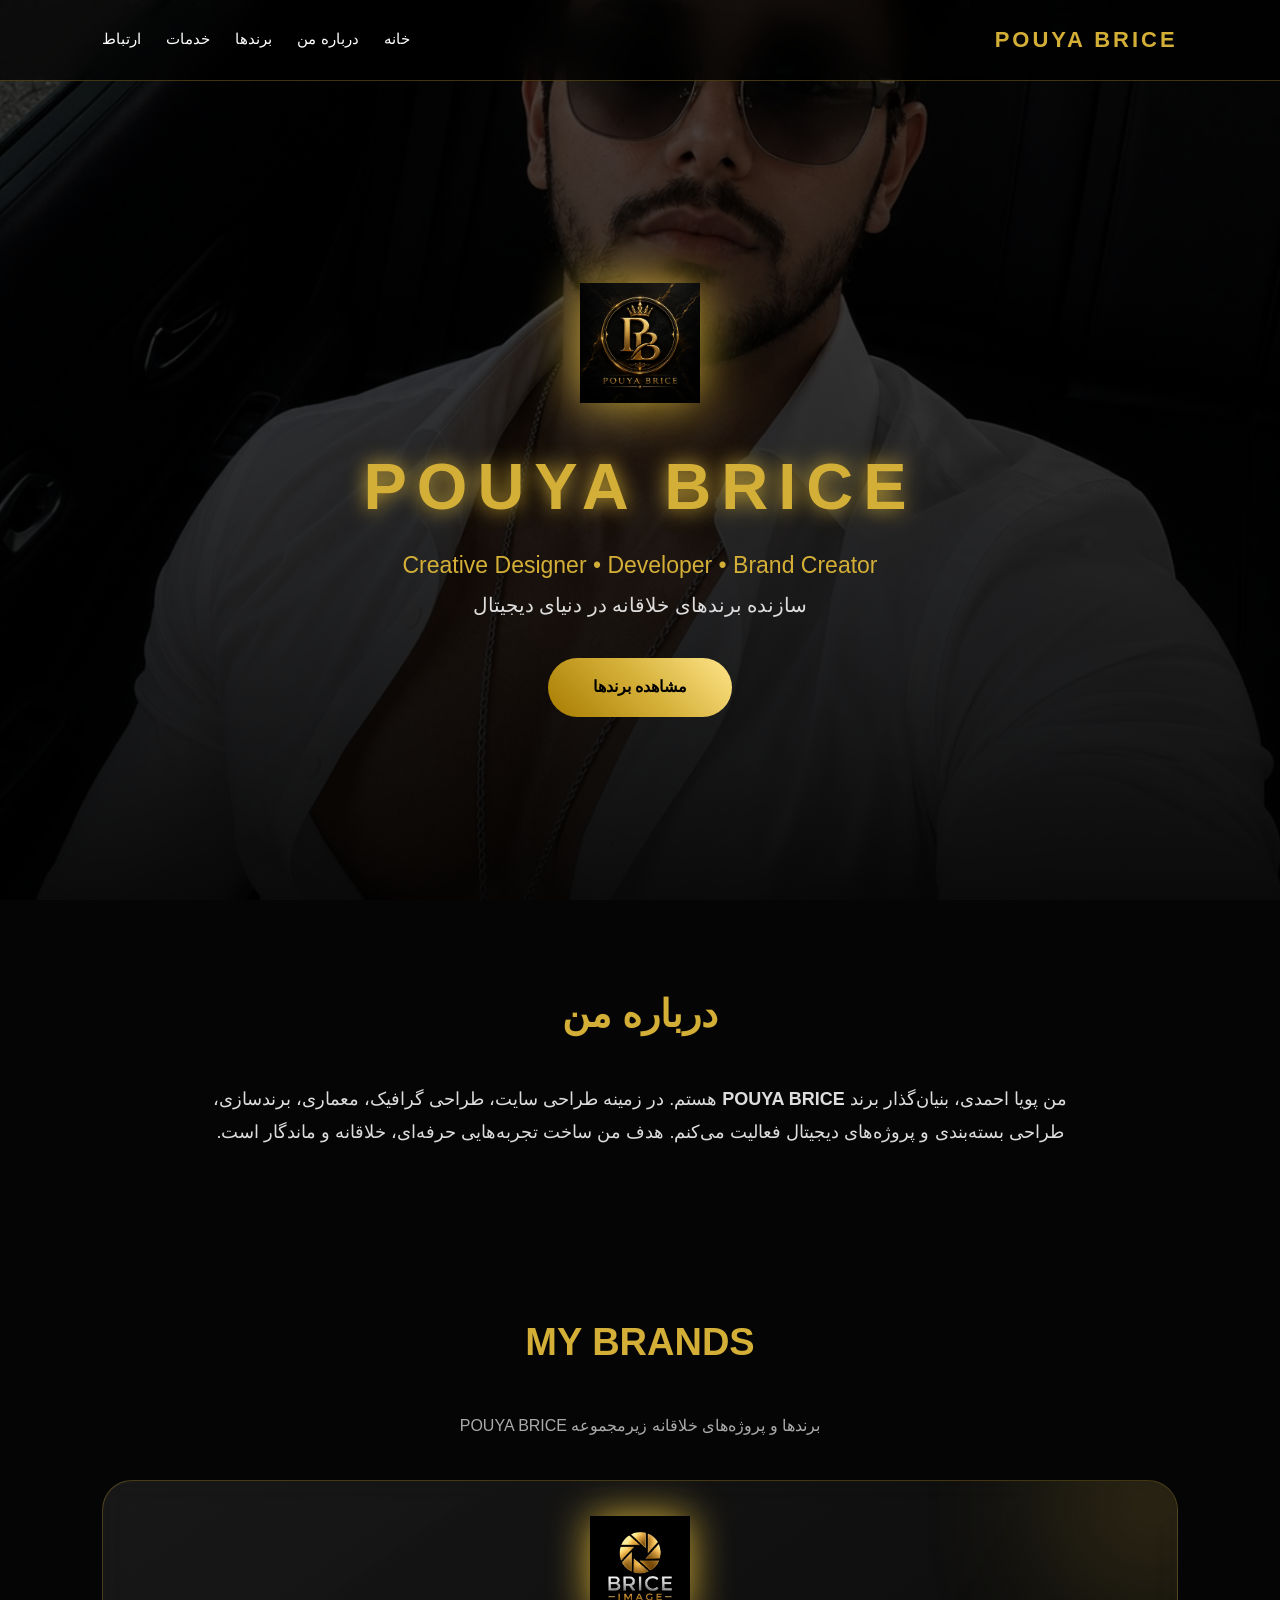
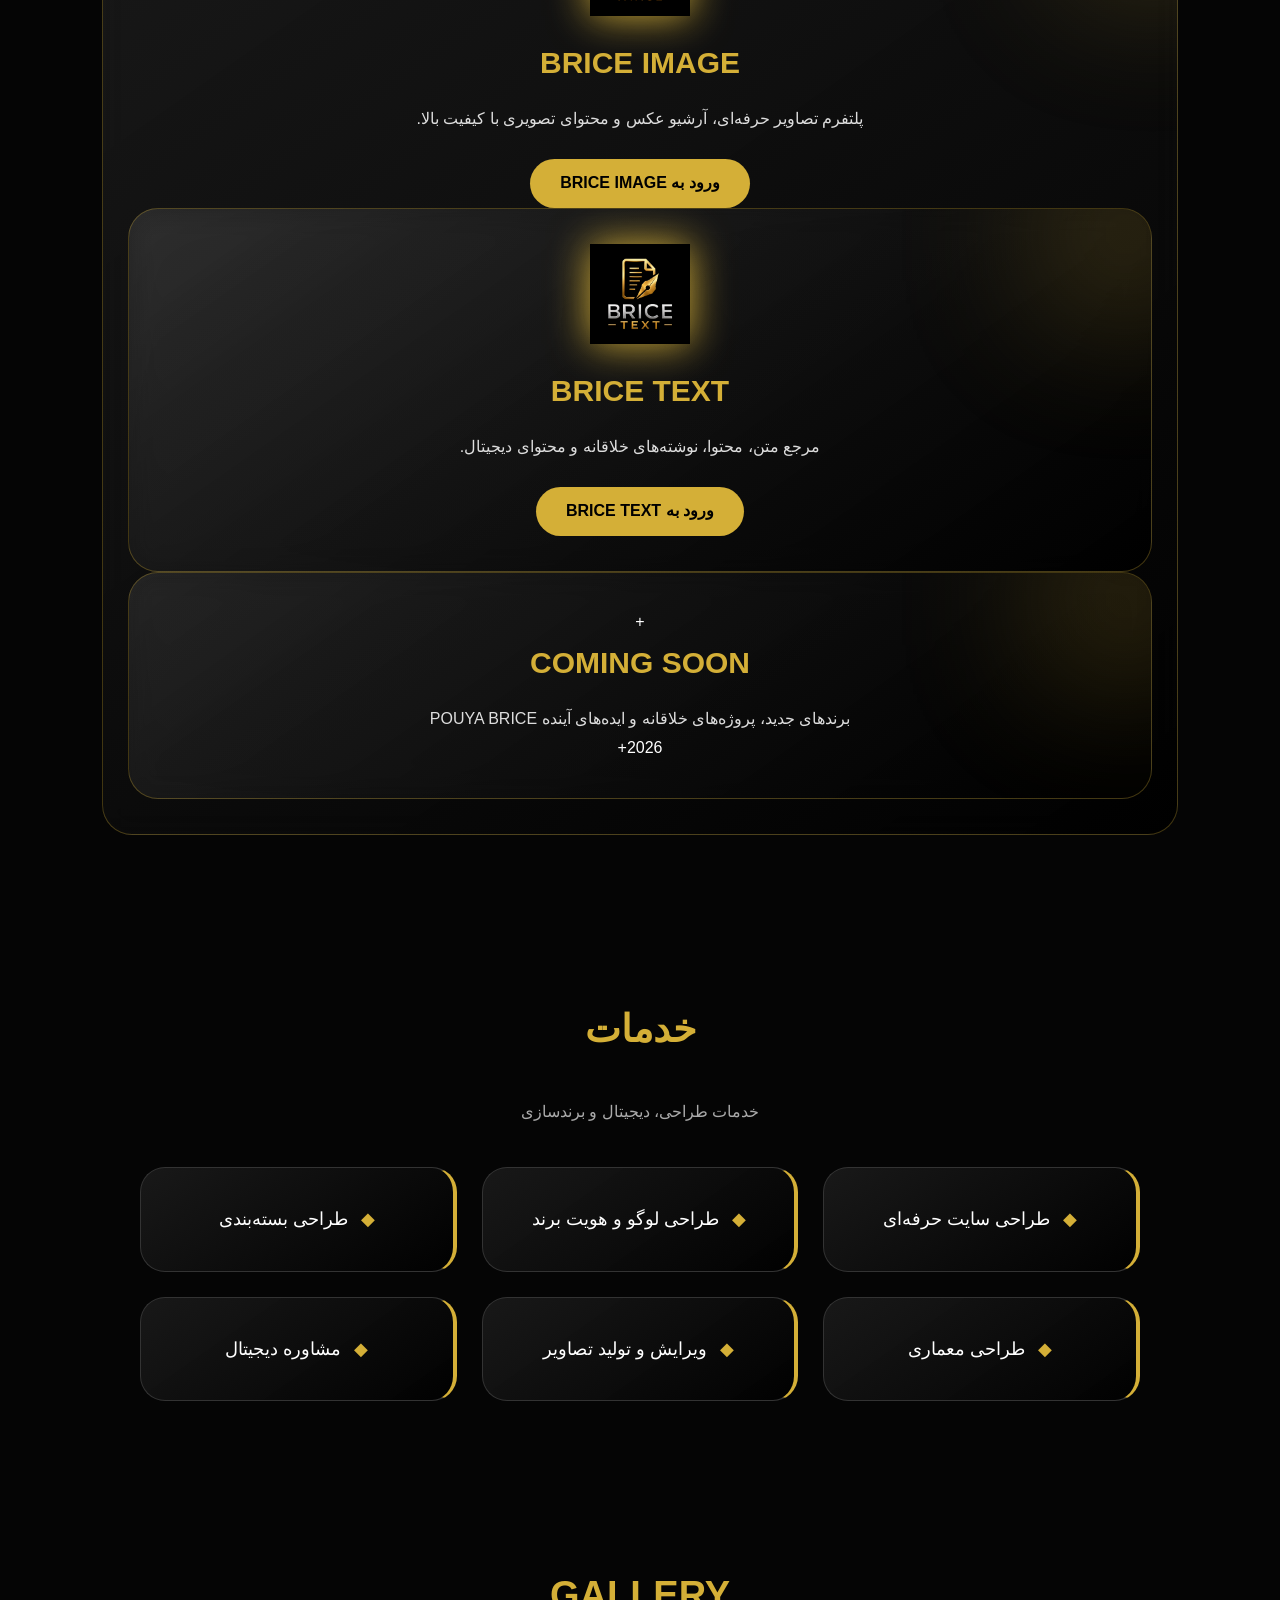
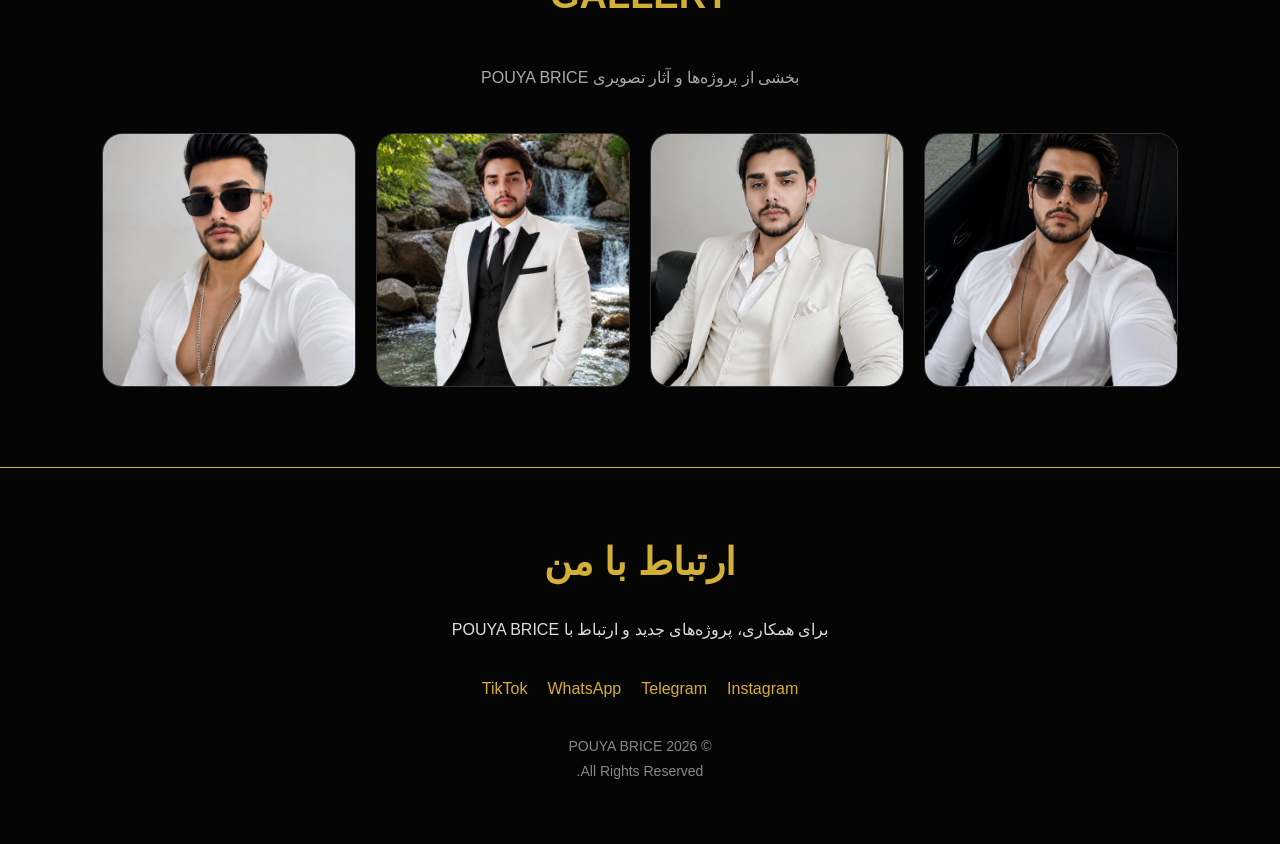
==== commit d8666fb3: "Remove brand description paragraphs from index.html Removed brand description paragraphs for BRICE I" ====
--- a/index.html
+++ b/index.html
@@ -180,19 +180,6 @@
             </p>
 
 
-
-<p class="brand-desc">
-
-آرشیو تصاویر حرفه‌ای، آثار خلاقانه
-و محتوای تصویری با کیفیت بالا.
-
-برای مشاهده تصاویر بیشتر،
-پروفایل‌ها و مجموعه کامل تصاویر
-وارد BRICE IMAGE شوید.
-
-</p>
-
-
 <a href="brice-image/index.html" class="brand-btn">
 
 ورود به BRICE IMAGE
@@ -215,16 +202,6 @@
                 BRICE TEXT
             </h3>
 
-<p class="brand-desc">
-
-مرجع متن، ایده، نوشته‌های خلاقانه
-و محتوای دیجیتال.
-
-برای مشاهده نوشته‌های بیشتر،
-مقالات و محتوای کامل
-وارد BRICE TEXT شوید.
-
-</p>
             <p>
 
                 مرجع متن، محتوا،
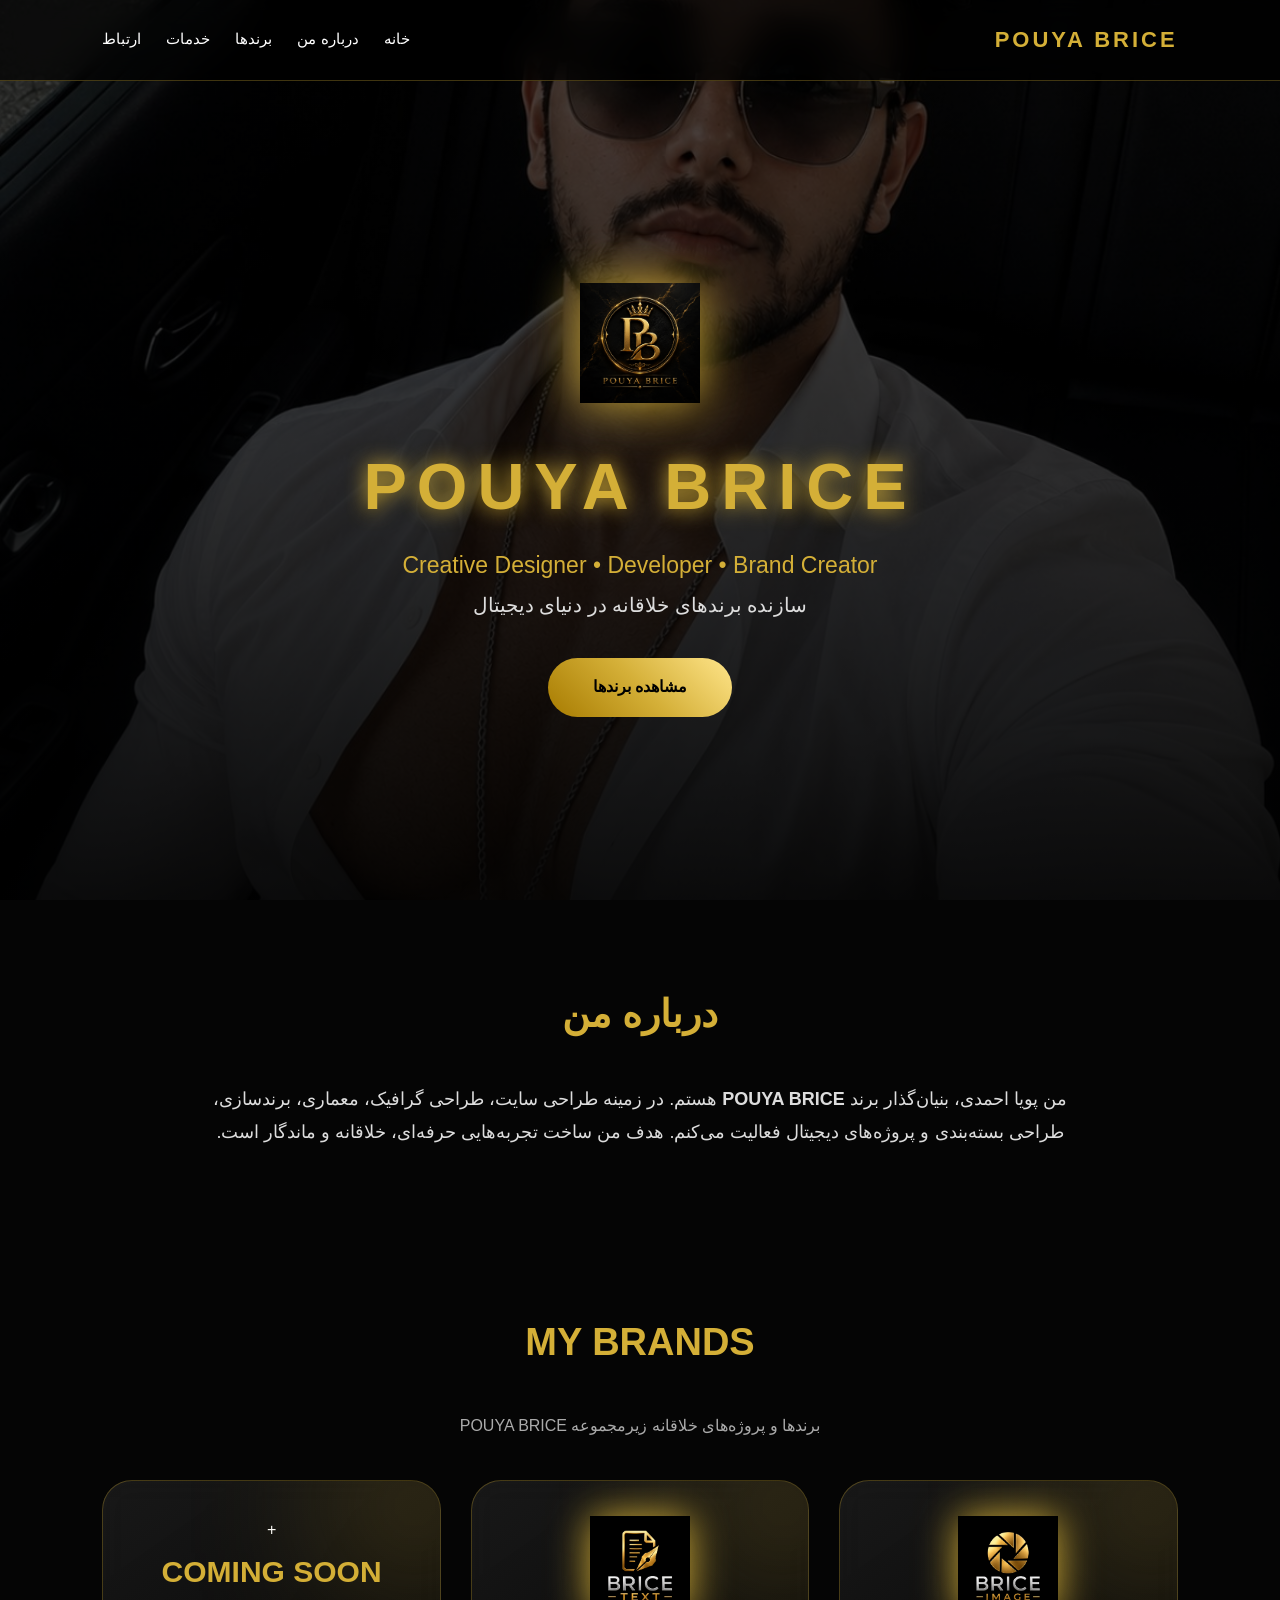
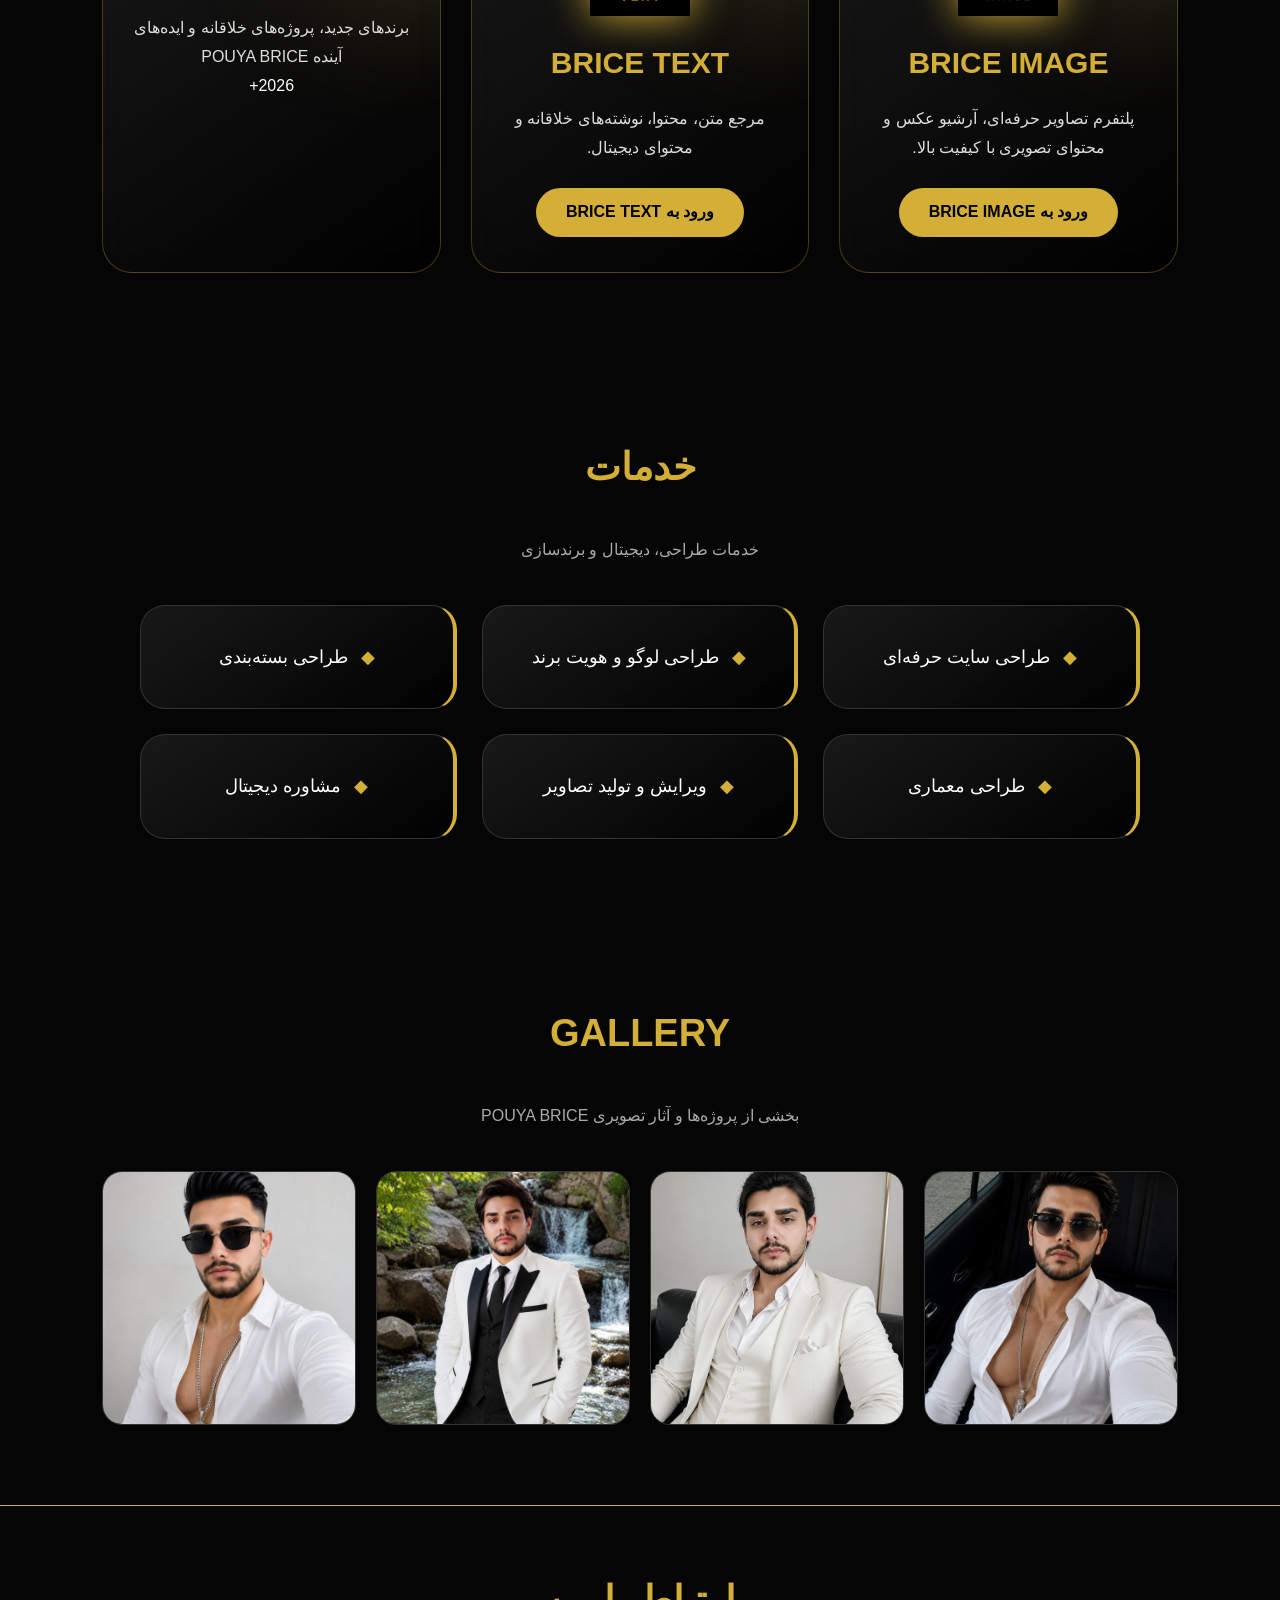
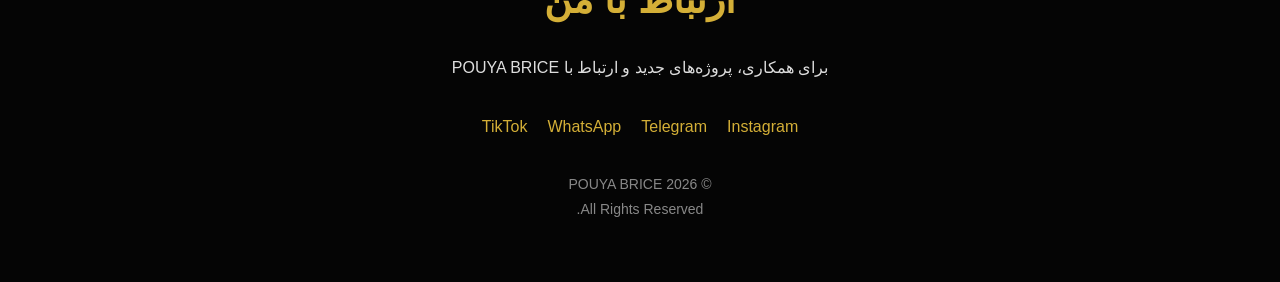
==== commit dac7ecaa: "Fix HTML structure in index.html" ====
--- a/index.html
+++ b/index.html
@@ -186,6 +186,7 @@
 
 </a>
 
+            </div>
         <!-- BRICE TEXT -->
 
         <div class="card brand-card">
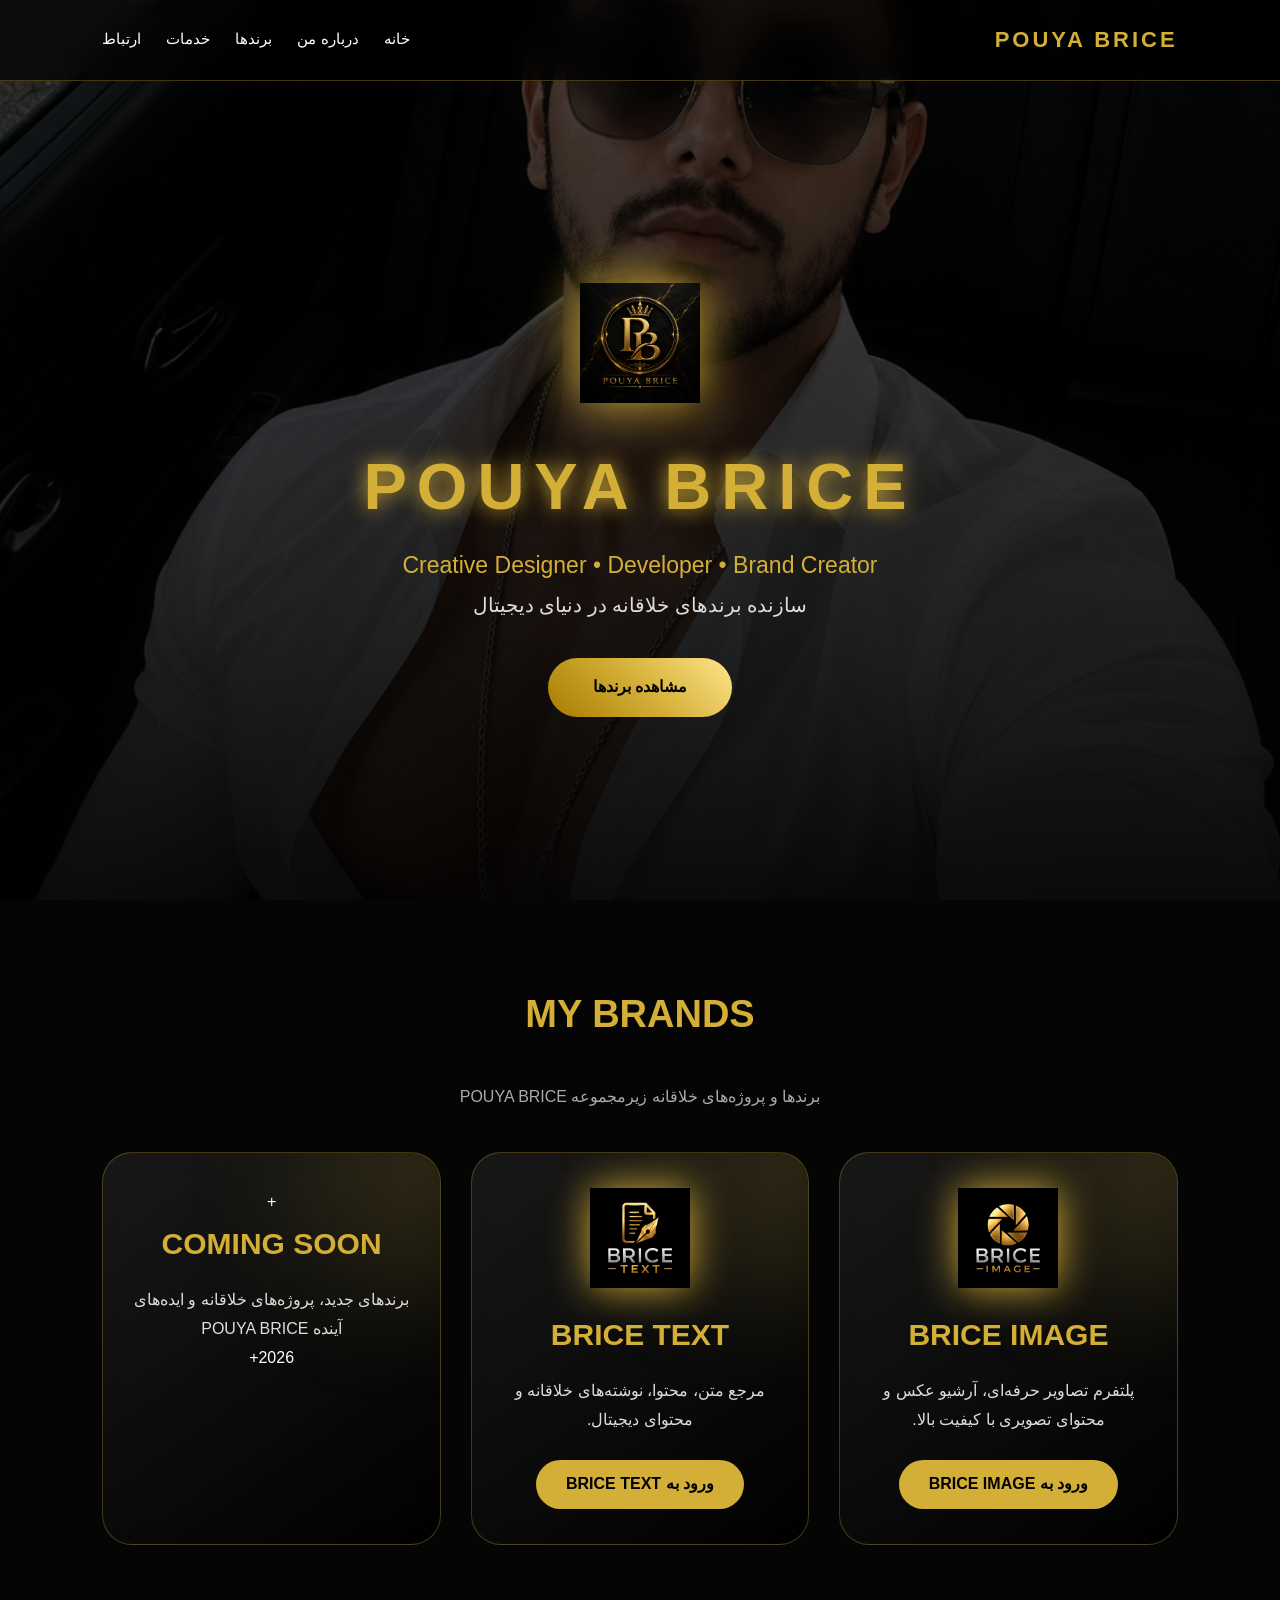
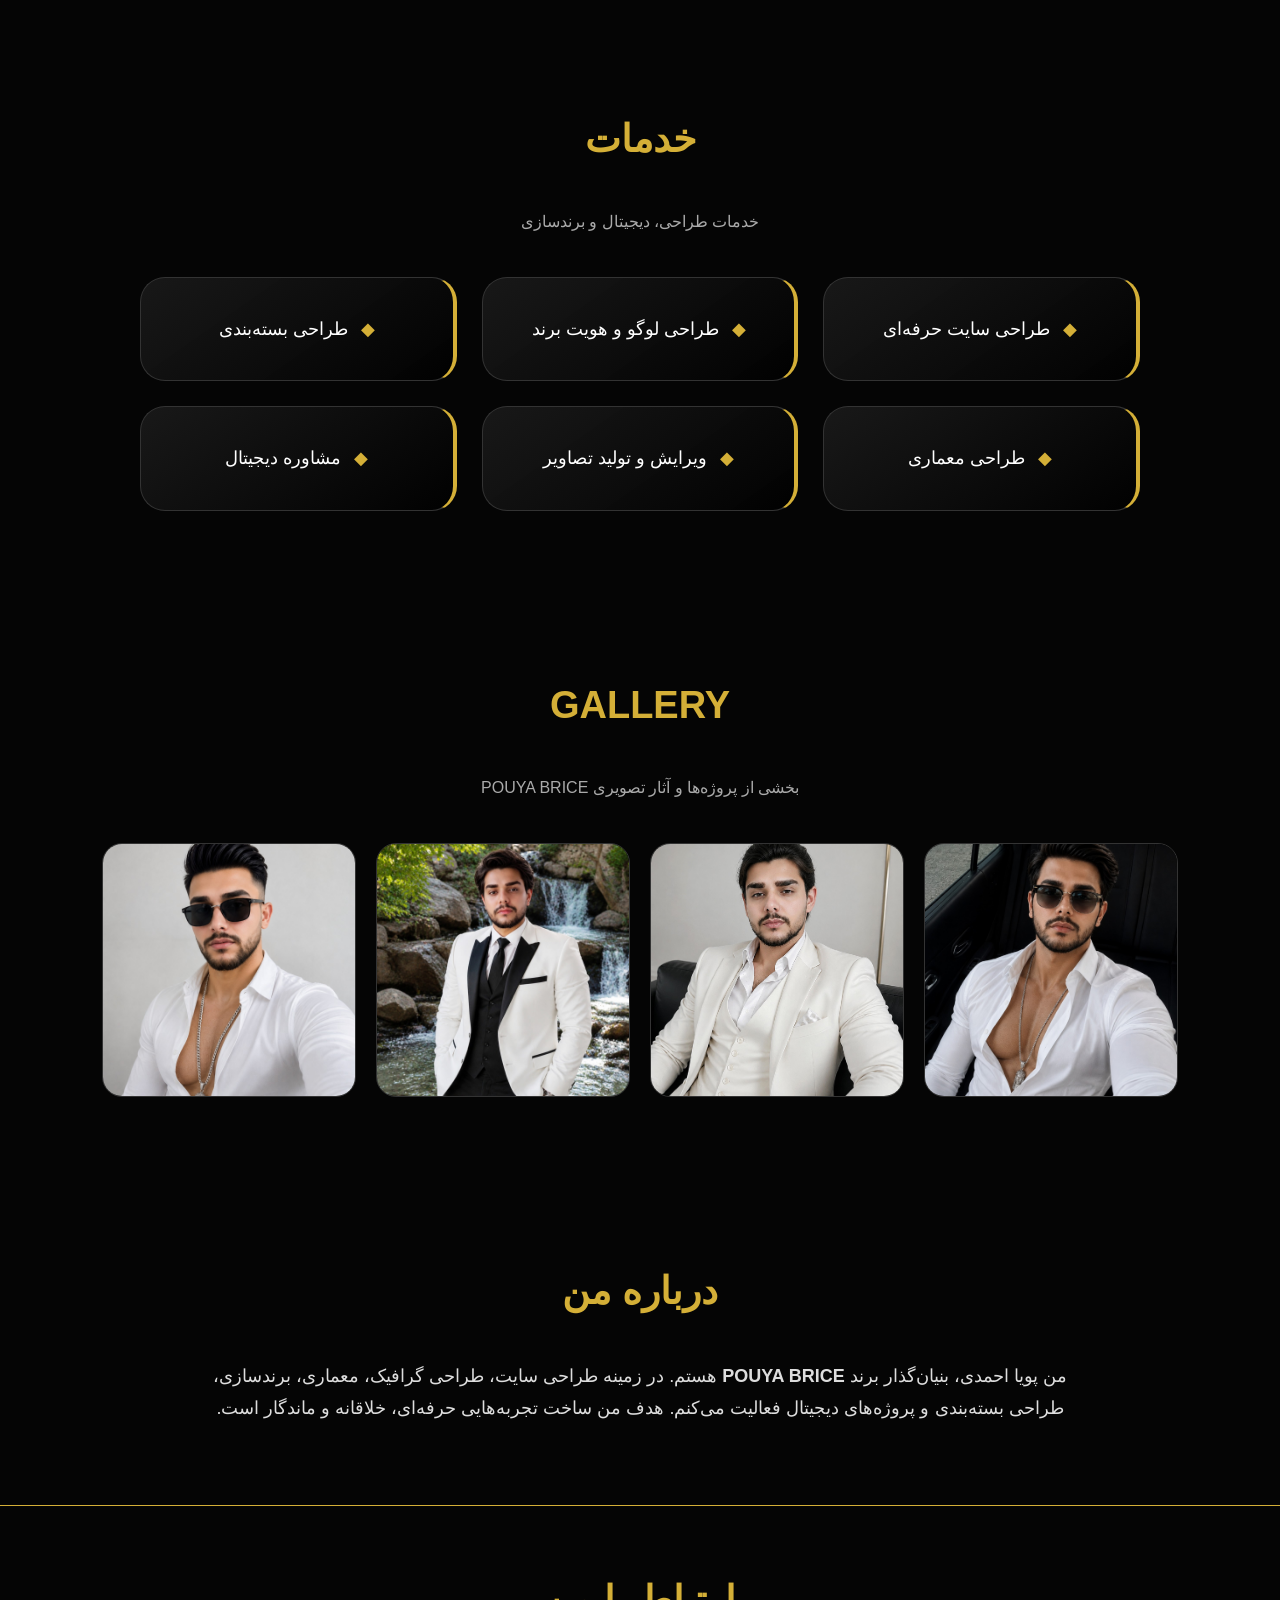
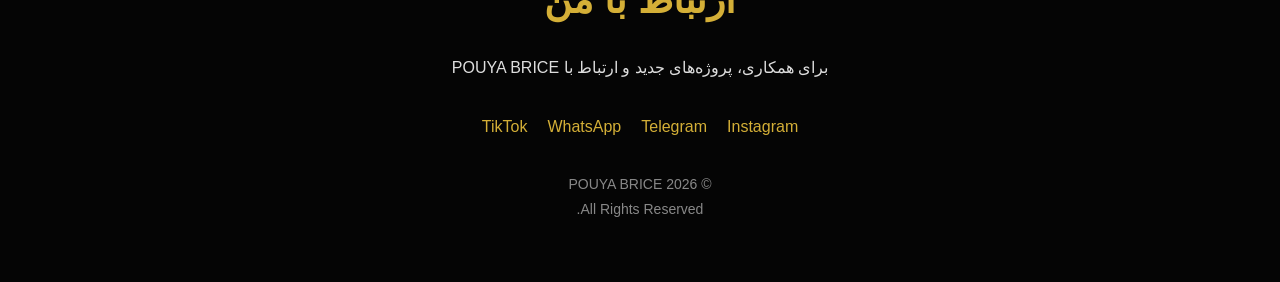
==== commit 5c7c3b23: "Restore 'About' section in index.html Restored the 'About' section with content about the founder an" ====
--- a/index.html
+++ b/index.html
@@ -104,35 +104,6 @@
 
 
 
-<!-- =========================
-     ABOUT
-========================= -->
-
-<section class="about" id="about">
-
-    <h2>
-        درباره من
-    </h2>
-
-
-    <p>
-
-        من پویا احمدی، بنیان‌گذار برند
-        <strong>POUYA BRICE</strong>
-        هستم.
-
-        در زمینه طراحی سایت، طراحی گرافیک،
-        معماری، برندسازی، طراحی بسته‌بندی
-        و پروژه‌های دیجیتال فعالیت می‌کنم.
-
-        هدف من ساخت تجربه‌هایی حرفه‌ای،
-        خلاقانه و ماندگار است.
-
-    </p>
-
-</section>
-
-
 
 <!-- =========================
      BRANDS
@@ -378,7 +349,28 @@
 </section>
 
 
-
+<section class="about" id="about">
+
+    <h2>
+        درباره من
+    </h2>
+
+    <p>
+
+        من پویا احمدی، بنیان‌گذار برند
+        <strong>POUYA BRICE</strong>
+        هستم.
+
+        در زمینه طراحی سایت، طراحی گرافیک،
+        معماری، برندسازی، طراحی بسته‌بندی
+        و پروژه‌های دیجیتال فعالیت می‌کنم.
+
+        هدف من ساخت تجربه‌هایی حرفه‌ای،
+        خلاقانه و ماندگار است.
+
+    </p>
+
+</section>
 <!-- =========================
      CONTACT
 ========================= -->
--- a/style.css
+++ b/style.css
@@ -881,12 +881,24 @@
 
 
     .services ul{
-
-        grid-template-columns:1fr;
-
-    }
-
-
+    grid-template-columns:repeat(2,1fr);
+    gap:12px;
+}
+
+.services li{
+    padding:22px 8px;
+    font-size:15px;
+    border-radius:18px;
+}
+
+.service-icon{
+    margin-left:4px;
+}
+
+.services{
+    padding-top:40px;
+    padding-bottom:40px;
+}
 
     .gallery-grid{
 
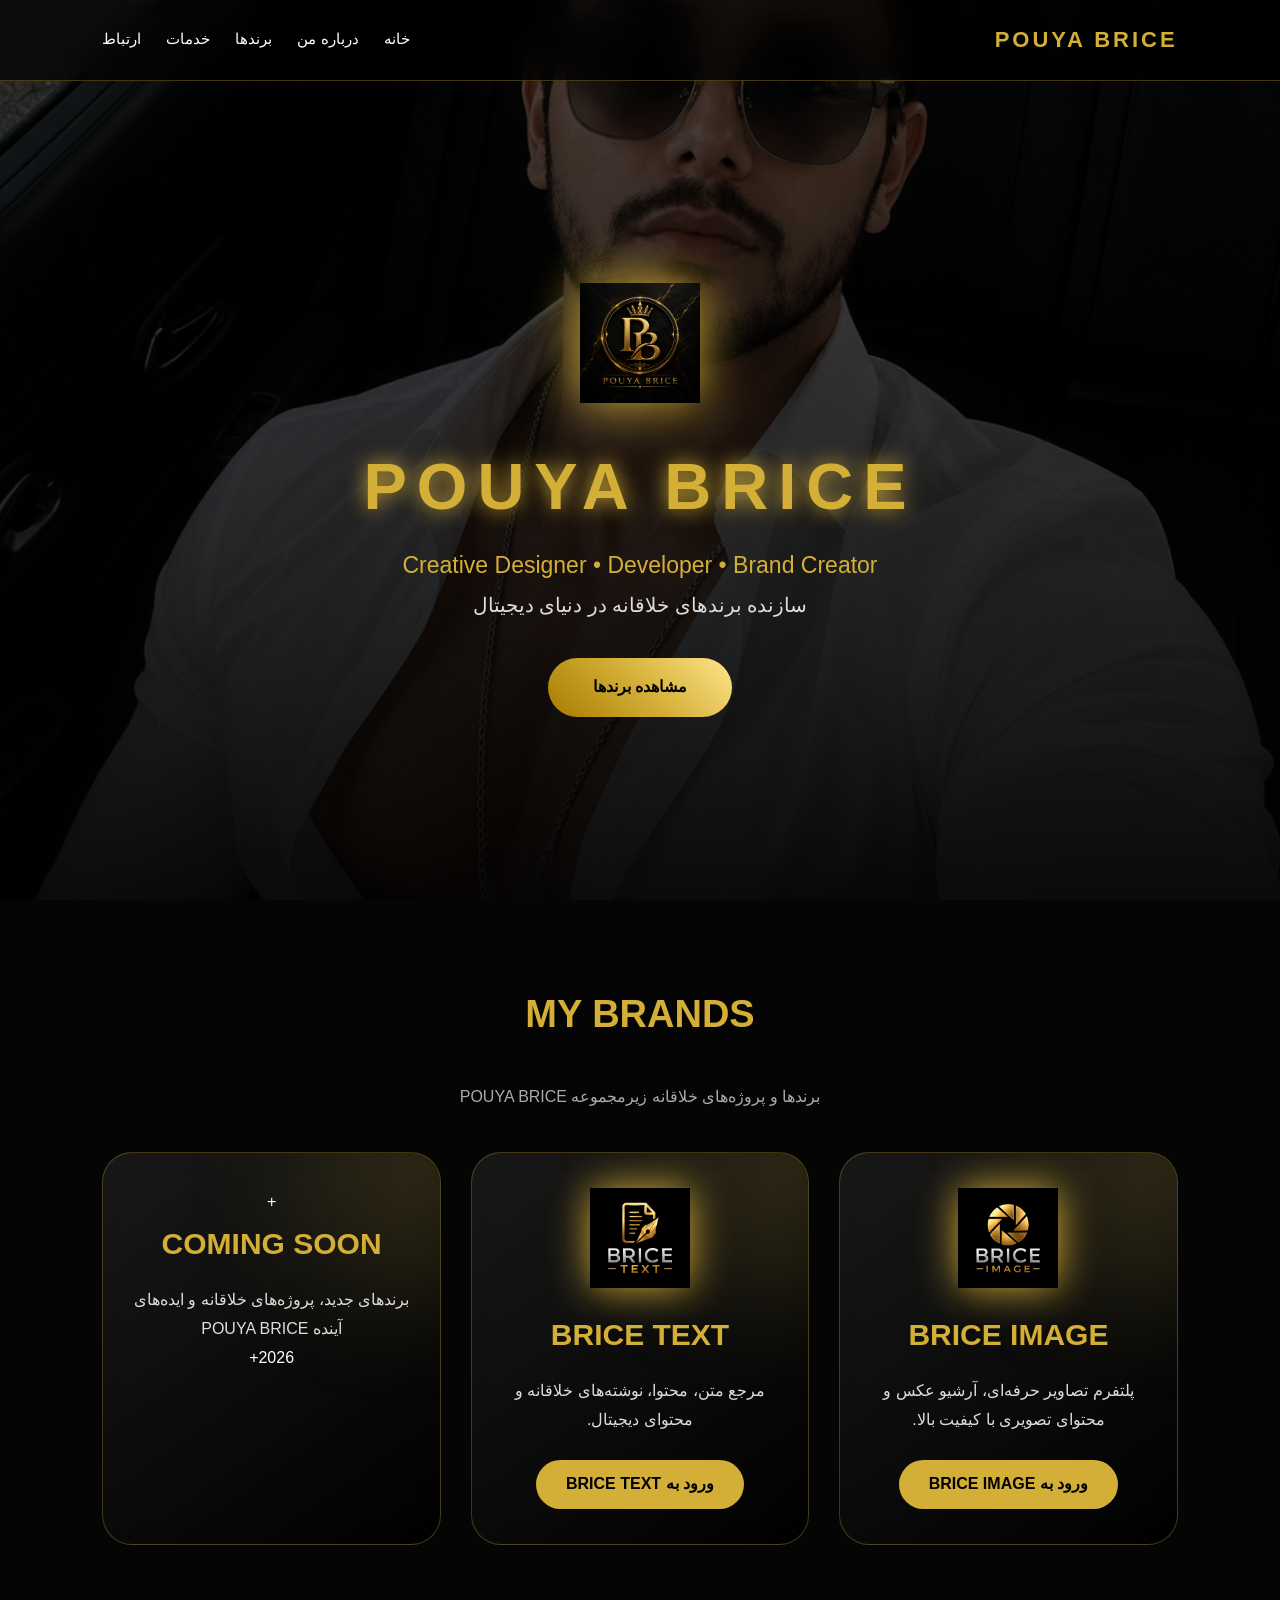
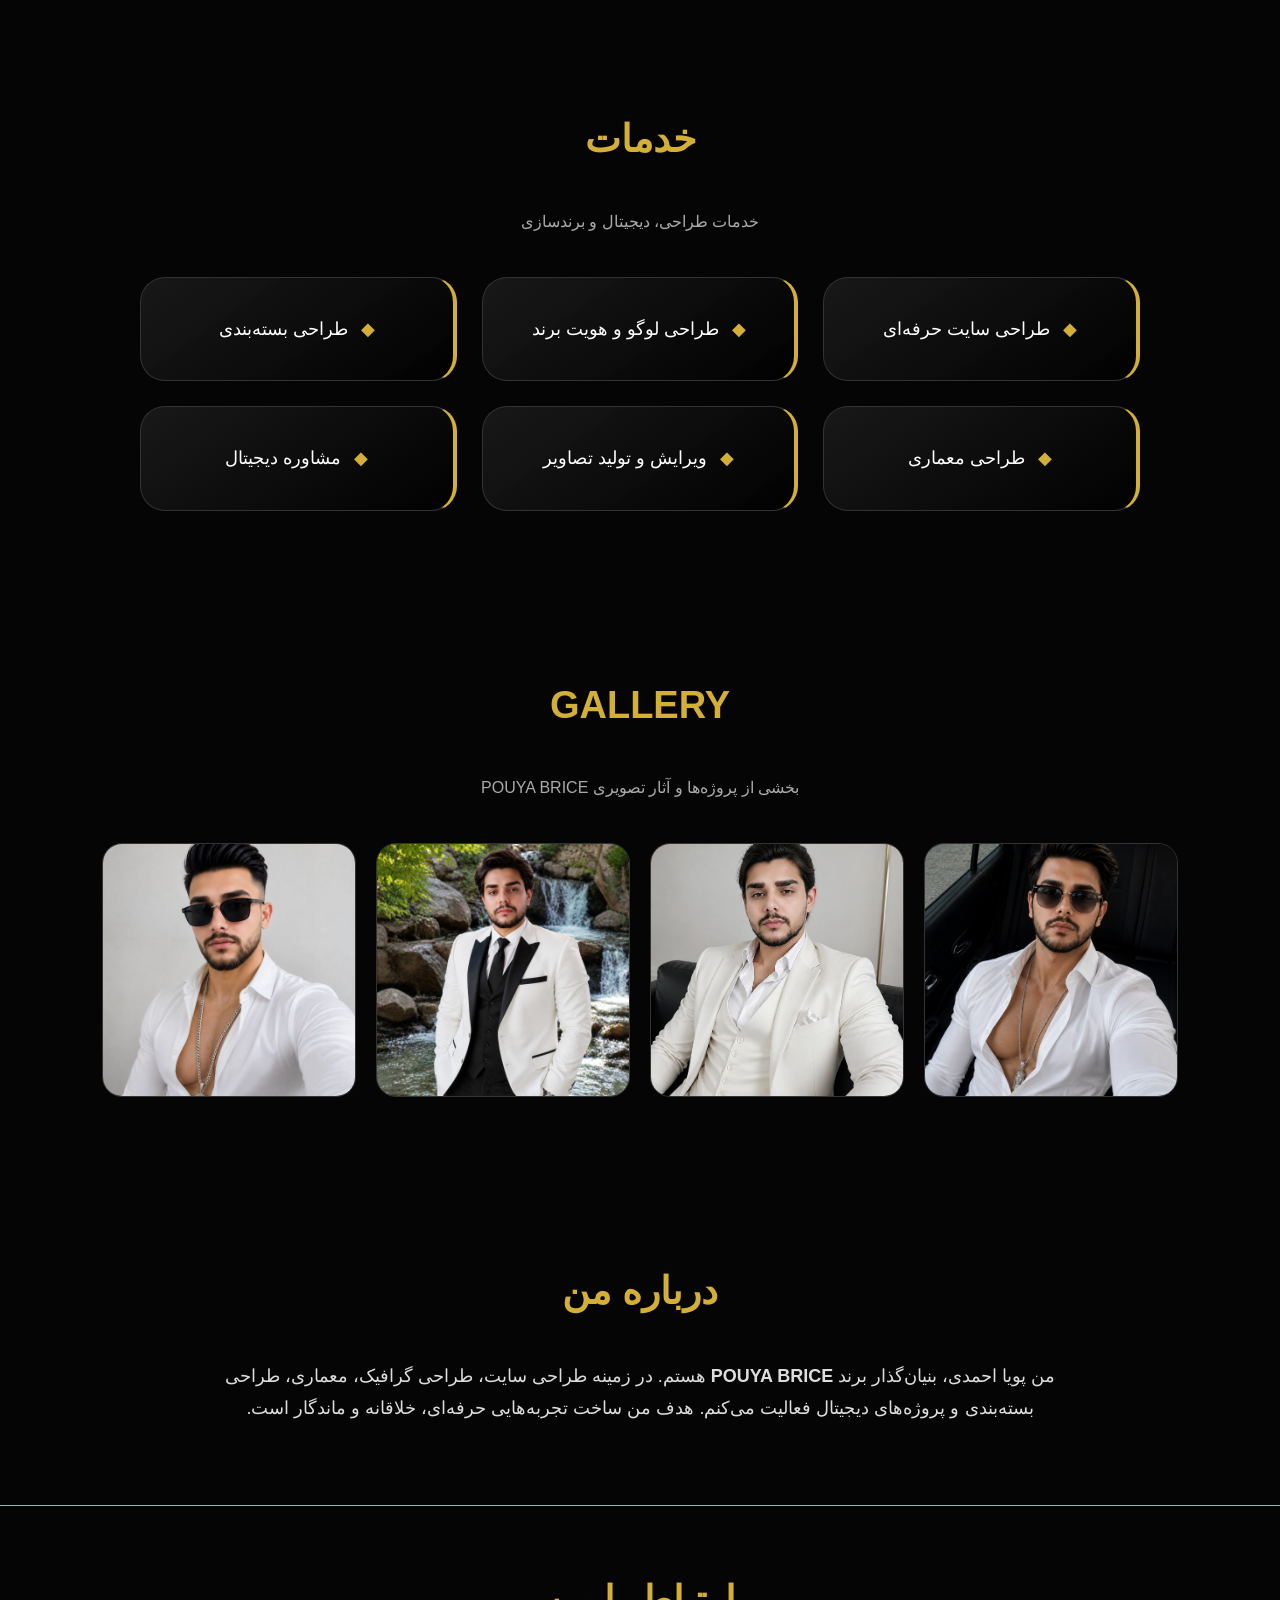
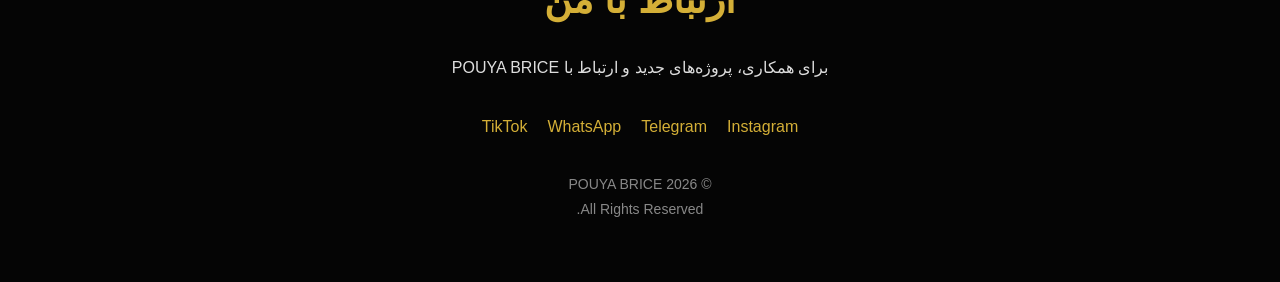
==== commit 85e1e2a3: "Refactor about section content in index.html Removed redundant text in the 'about' section of index." ====
--- a/index.html
+++ b/index.html
@@ -349,6 +349,13 @@
 </section>
 
 
+</section>
+
+
+<!-- =========================
+     ABOUT
+========================= -->
+
 <section class="about" id="about">
 
     <h2>
@@ -362,7 +369,7 @@
         هستم.
 
         در زمینه طراحی سایت، طراحی گرافیک،
-        معماری، برندسازی، طراحی بسته‌بندی
+        معماری، طراحی بسته‌بندی
         و پروژه‌های دیجیتال فعالیت می‌کنم.
 
         هدف من ساخت تجربه‌هایی حرفه‌ای،
@@ -371,6 +378,8 @@
     </p>
 
 </section>
+
+
 <!-- =========================
      CONTACT
 ========================= -->
